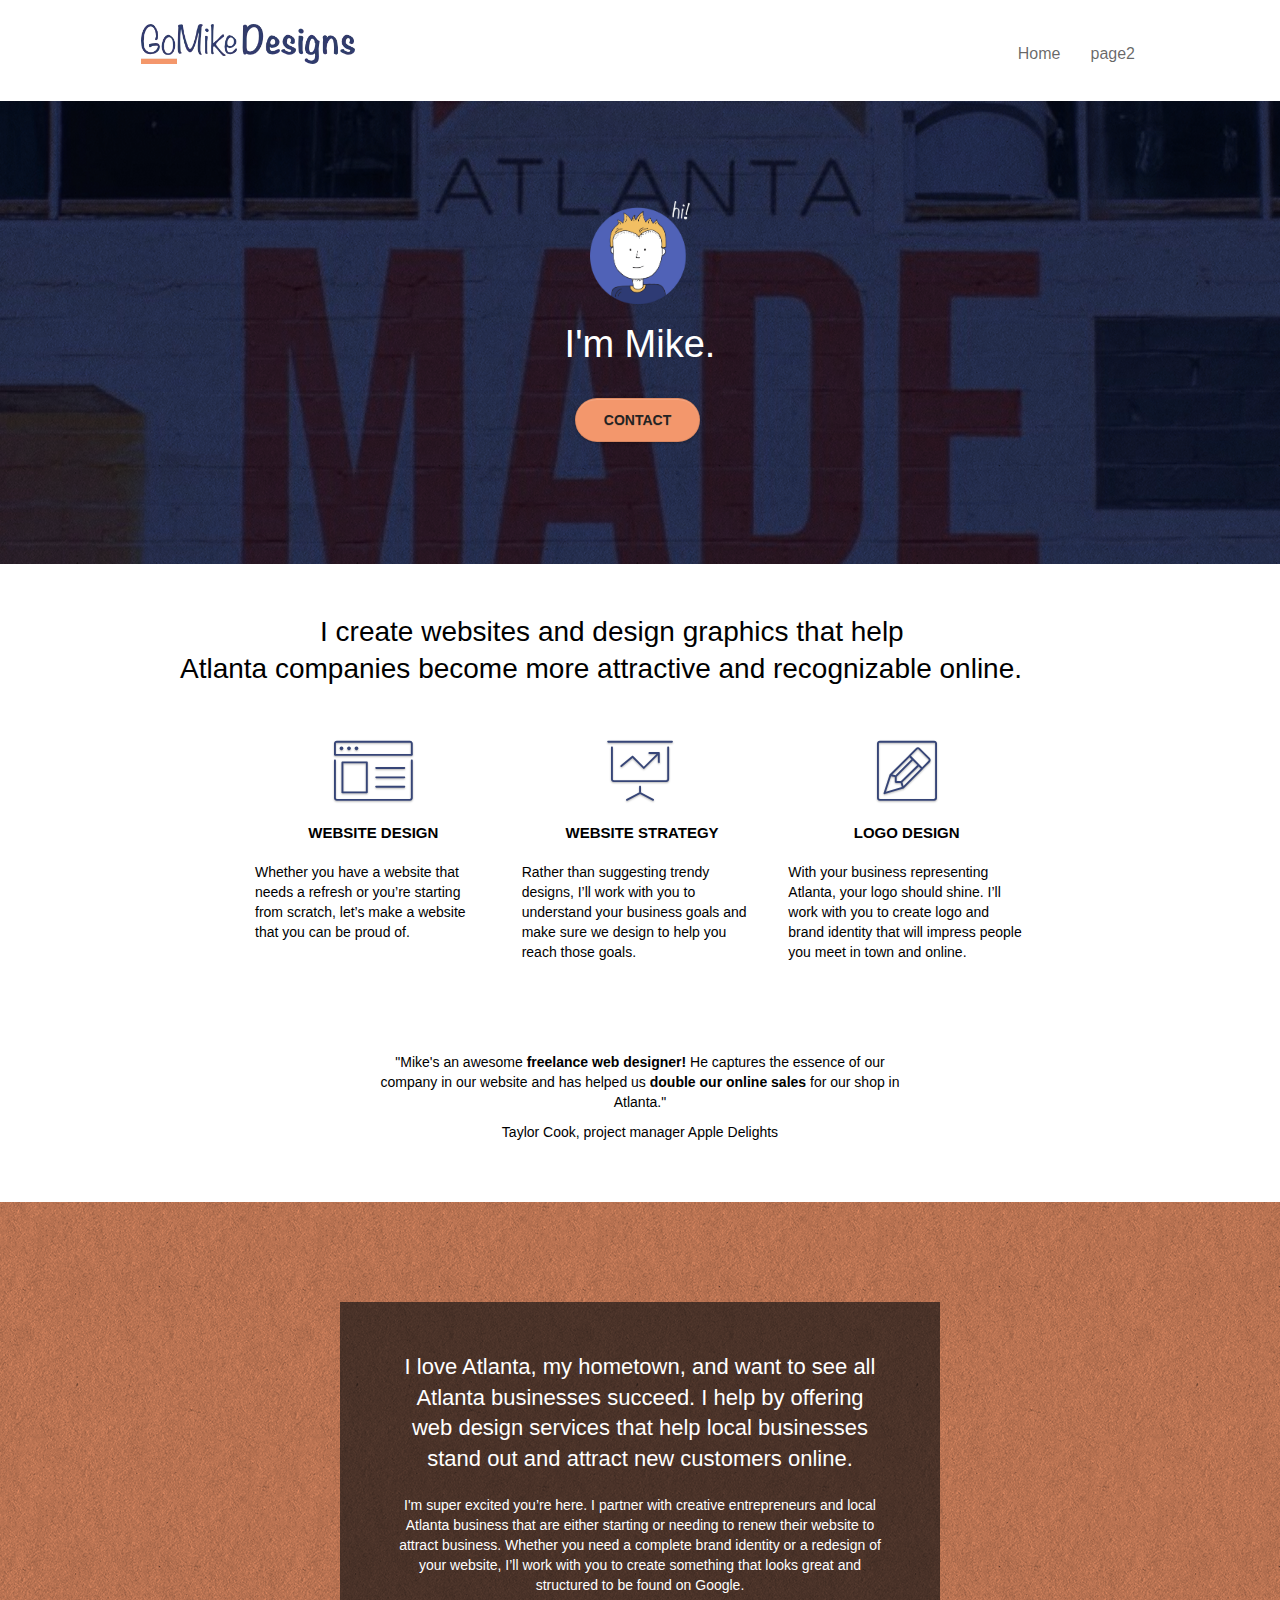
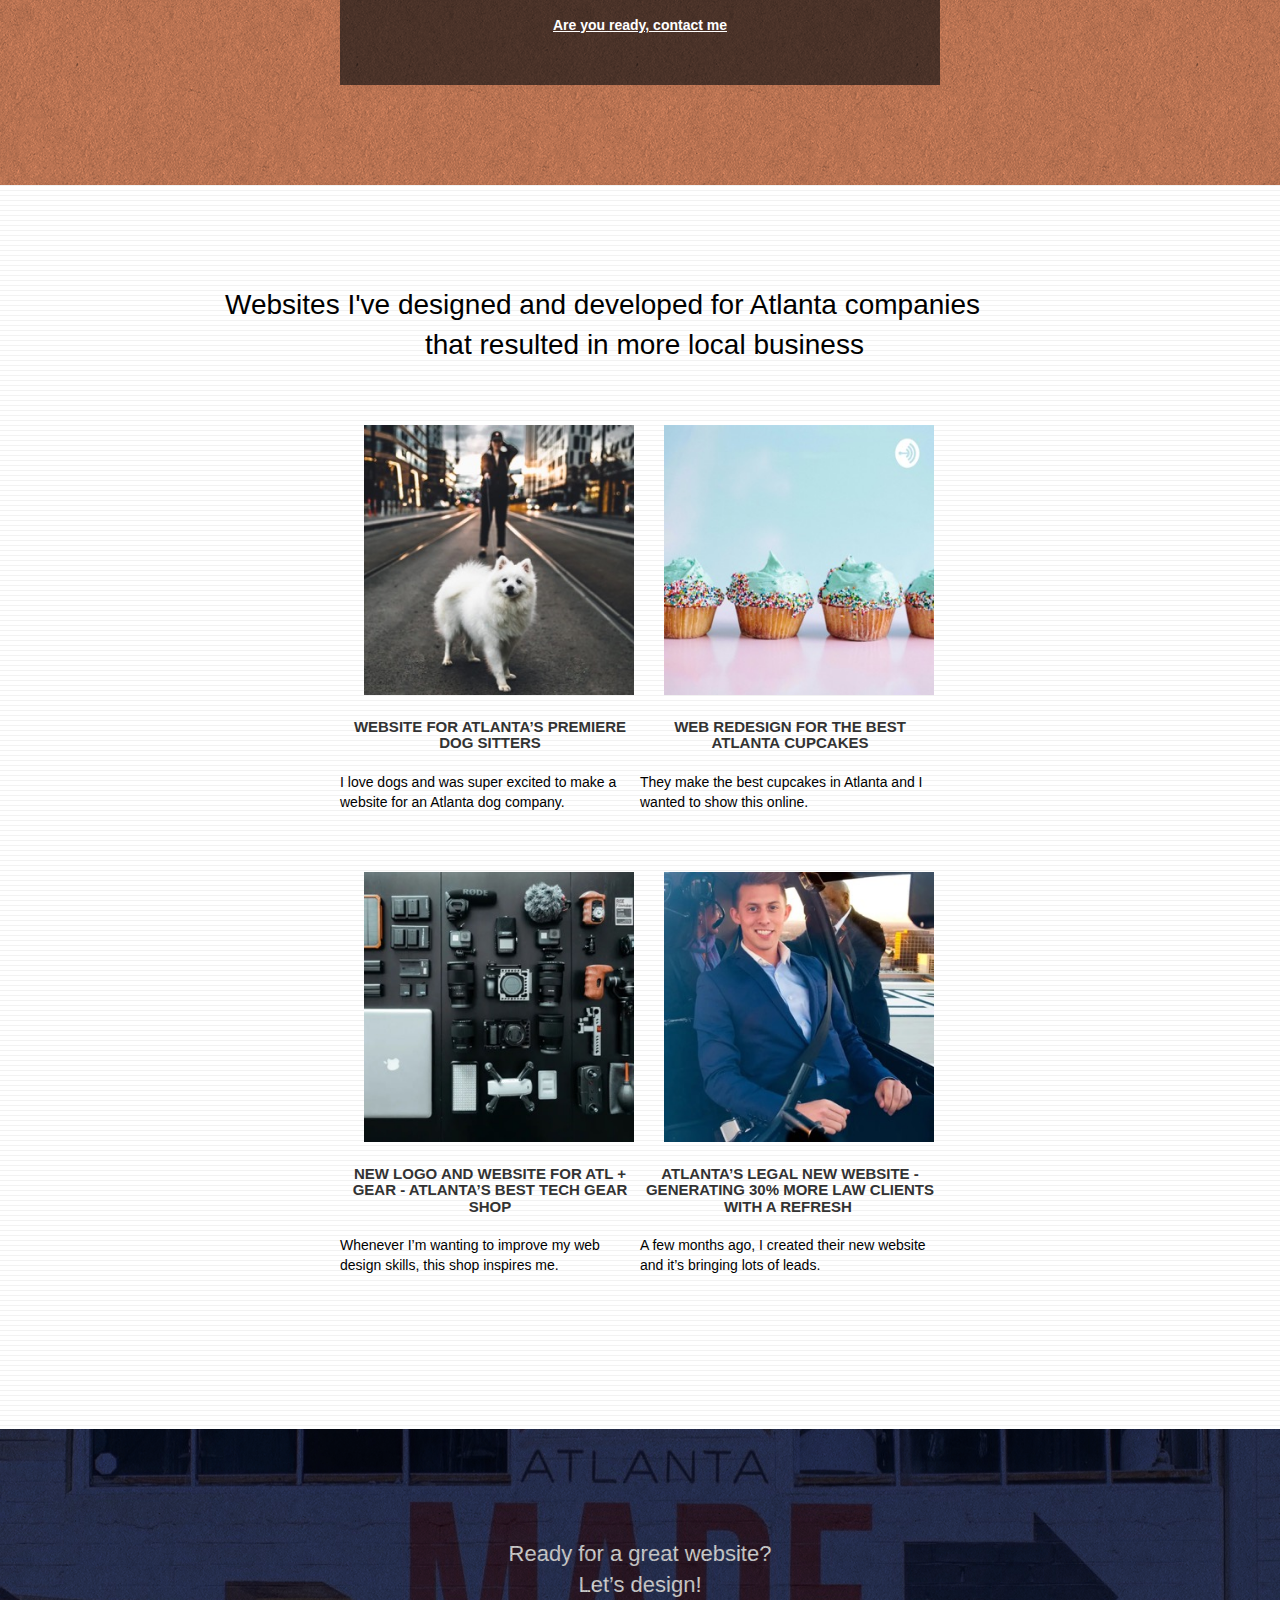
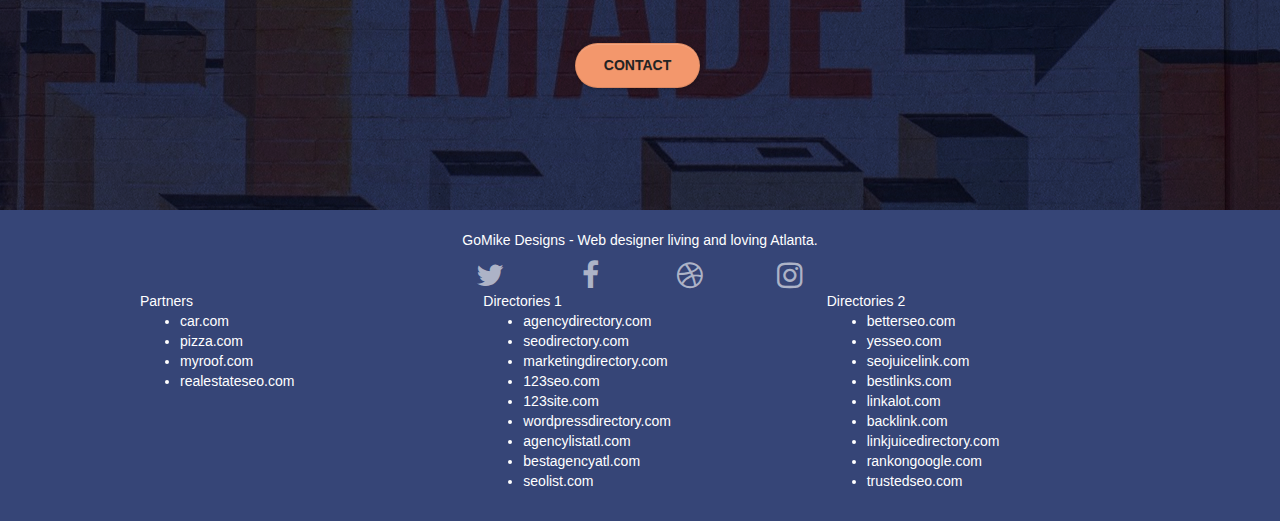
==== index.html @ ce2165c4 "made changes to src" ====
<!DOCTYPE html>
<html lang="en">
  <head>
    <meta charset="utf-8" />
    <meta
      name="keywords"
      content="seo, design agency, atlanta web designer"
    />
    <meta
      name="description"
      content="I'm Mike and your should hire me to build your website"
    />
    <meta
      name="viewport"
      content="width=device-width, initial-scale=1.0, viewport-fit=cover"
    />
    <link rel="shortcut icon" type="image/png" href="favicon.jpg" />

    <link rel="stylesheet" type="text/css" href="./css/bootstrap.css" />
    <link href="style.css" rel="preload" as="style" onload="this.rel='stylesheet'">
    <link rel="stylesheet" type="text/css" href="./css/font-awesome.css" />
    <link rel="stylesheet" type="text/css" href="./css/et-line.css" />

    <script src="./js/jquery-2.1.0.js"></script>
    <script src="./js/bootstrap.js"></script>
    <script src="./js/blocs.js"></script>
    <script src="./js/jquery.touchSwipe.js"></script>
    <script src="./js/gmaps.js"></script>

    <title>GoMikesDesign</title>

<script async src="https://www.googletagmanager.com/gtag/js?id=G-DSHGJ3GSJ5"></script>
<script>
  window.dataLayer = window.dataLayer || [];
  function gtag(){dataLayer.push(arguments);}
  gtag('js', new Date());

  gtag('config', 'G-DSHGJ3GSJ5');
</script>
  </head>
  <body>
    <main>
      <div class="page-container">
        <section class="top_of_page_with_nav">
          <div class="bloc bgc-white l-bloc" id="bloc-0">
            <div class="container bloc-sm">
              <nav class="navbar row">
                <div class="navbar-header">
                  <a class="navbar-brand" href="index.html"
                    ><img
                      src="img/new_compression_photos/atlanta web design logo.webp"
                      alt="design agency"
                      width="214px"
                      height="40"
                    />
                  </a>
                  <button
                    id="nav-toggle"
                    type="button"
                    class="ui-navbar-toggle navbar-toggle"
                    data-toggle="collapse"
                    data-target=".navbar-1"
                  >
                    <span class="sr-only">Toggle navigation</span
                    ><span class="icon-bar"></span><span class="icon-bar"></span
                    ><span class="icon-bar"></span>
                  </button>
                </div>
                <div
                  class="collapse navbar-collapse navbar-1 special-dropdown-nav"
                >
                  <ul class="site-navigation nav navbar-nav">
                    <li>
                      <a href="index.html">Home</a>
                    </li>
                    <li></li>
                    <li>
                      <a href="page2.html">page2</a>
                    </li>
                  </ul>
                </div>
              </nav>
            </div>
          </div>
        </section>

        <section class="intro_to_mike">
          <div
            class="bloc bgc-dark-slate-blue bg-atlanta-20made-20sign d-bloc bloc-bg-texture texture-paper b-parallax"
            id="bloc-1-hero"
          >
            <div class="container bloc-lg">
              <div class="row tight-width-whitespace">
                <div class="col-sm-12">
                  <img
                    src="img/new_compression_photos/atlanta web designer mike.webp"
                    alt="atlanta web designer"
                    width="100px"
                    height="103px"
                    class="center-block image-resize-mode"
                  />
                  <h1 class="text-center hero-bloc-text tc-white">I'm Mike.</h1>
                  <div class="text-center">
                    <a
                      href="page2.html"
                      class="btn btn-lg btn-clean btn-rd cta-hero btn-atomic-tangerine"
                      id="cta-hero"
                      >Contact</a
                    >
                  </div>
                </div>
              </div>
            </div>
        
        </section>

        <section class="website_design_infomation">
          <div class="bloc bgc-white l-bloc" id="bloc-2-services">
            <div class="container bloc-md">
              <div class="photo-to-text">
                <p class="text-to-edit">
                  <span class="moving-words">I create websites and design graphics that help <br> Atlanta</span> companies become more attractive and recognizable online.
                </p>
              </div>
              <div class="row voffset-lg med-width-whitespace">
                <div class="col-sm-4">
                  <div class="text-center">
                    <span
                      class="et-icon-browser sm-shadow icon-dark-slate-blue icons icon-lg"
                    ></span>
                  </div>
                  <h1 class="mg-md text-center service-header">
                    Website Design
                  </h1>
                  <p class="paragraph-center">
                    Whether you have a website that needs a refresh or
                    you&rsquo;re starting from scratch, let&rsquo;s make a
                    website that you can be proud of.
                  </p>
                </div>
                <div class="col-sm-4">
                  <div class="text-center">
                    <span
                      class="et-icon-presentation sm-shadow icon-dark-slate-blue icons icon-lg"
                    ></span>
                  </div>
                  <h1 class="mg-md text-center service-header">
                    &nbsp;Website Strategy
                  </h1>
                  <p class="paragraph-center">
                    Rather than suggesting trendy designs, I&rsquo;ll work with
                    you to understand your business goals and make sure we
                    design to help you reach those goals.<br />
                  </p>
                </div>
                <div class="col-sm-4">
                  <div class="text-center">
                    <span
                      class="et-icon-edit sm-shadow icon-dark-slate-blue icons icon-lg"
                    ></span>
                  </div>
                  <h1 class="mg-md text-center service-header">Logo Design</h1>
                  <p class="paragraph-center">
                    With your business representing Atlanta, your logo should
                    shine. I&rsquo;ll work with you to create logo and brand
                    identity that will impress people you meet in town and
                    online.
                  </p>
                </div>
              </div>
              <div class="row voffset-lg voffset">
                <div class="col-xs-12 col-md-8 col-md-offset-2 text-center">
                  <p> "Mike's an awesome <span class="color-for-word">freelance web designer! </span>He captures the essence of our <br> 
                  company in our website and has helped us <span class="color-for-word"> double our online sales </span> for our shop in <br> Atlanta."</p>
                  <p> Taylor Cook, project manager Apple Delights </p>

                </div>
              </div>
            </div>
          </div>
        </section>

        <section class="what_mike_do">
          <div
            class="bloc tc-white bgc-atomic-tangerine bloc-bg-texture texture-paper b-parallax bg-atlanta-20made-20sign-20orange d-bloc"
            id="bloc-3-what-i-do"
          >
            <div class="container bloc-lg">
              <div class="row tight-width-whitespace black-background">
                <div class="col-sm-12">
                  <h2 class="mg-md text-center tc-white">
                    I love Atlanta, my hometown, and want to see all Atlanta
                    businesses succeed. I help by offering web design services
                    that help local businesses stand out and attract new
                    customers online.<br />
                  </h2>
                  <p class="text-center white">
                    I'm super excited you&rsquo;re here. I partner with creative
                    entrepreneurs and local Atlanta business that are either
                    starting or needing to renew their website to attract
                    business. Whether you need a complete brand identity or a
                    redesign of your website, I&rsquo;ll work with you to create
                    something that looks great and structured to be found on
                    Google.<br /><br /><a
                      class="ltc-white bold-link"
                      href="page2.html"
                      >Are you ready, contact me</a
                    ><br />
                  </p>
                </div>
              </div>
            </div>
          </div>
        </section>

        <section class="portfolio">
          <div
            class="bloc bgc-white bg-lines-h2-bg bg-repeat l-bloc"
            id="bloc-4-portfolio"
          >
            <div class="container bloc-lg">
              <div class="row">
                <div class="photo-to-quote">
                  <p class="quoting">Websites I've designed and developed for Atlanta companies<br> <span class="move-part-of-quote">that resulted in more local business</span></p>
                </div>
              </div>
              <div class="row tight-width-whitespace portfolio-row">
                <div class="col-sm-6">
                  <a
                    href="#"
                    data-lightbox="img/11.jpg"
                    data-gallery-id="gallery-1"
                    data-caption="Website for Atlanta's Premiere dog salon"
                    data-frame="snapshot-lb"
                  >
                    <img
                      class="img-responsive portfolio-thumb"
                      src="img/new_compression_photos/11 Small.jpeg"
                      alt="atlanta web designer"
                      width="270px"
                      height="270px"
                    />
                  </a>
                  <h3 class="mg-md text-center">
                    Website for Atlanta&rsquo;s premiere Dog Sitters
                  </h3>
                  <p class="paragraph-center">
                    I love dogs and was super excited to make a website for an
                    Atlanta dog company.
                  </p>
                </div>
                <div class="col-sm-6">
                  <a
                    href="#"
                    data-lightbox="img/2.jpg"
                    data-gallery-id="gallery-1"
                    data-caption="web redesign for the best cupcakes in Atlanta"
                    data-frame="snapshot-lb"
                  >
                    <img
                      class="img-responsive portfolio-thumb"
                      src="img/new_compression_photos/2 Small.jpeg"
                      alt="atlanta web designer"
                      width="270px"
                      height="270px"
                    />
                  </a>
                  <h3 class="mg-md text-center">
                    Web redesign for the best Atlanta&nbsp;cupcakes
                  </h3>
                  <p class="paragraph-center">
                    They make the best cupcakes in Atlanta and I wanted to show
                    this online.
                  </p>
                </div>
              </div>
              <div class="row tight-width-whitespace portfolio-row">
                <div class="col-sm-6">
                  <a
                    href="#"
                    data-lightbox="img/3.bmp"
                    data-gallery-id="gallery-1"
                    data-caption="New logo and website for Atlanta's best tech gear shop"
                    data-frame="snapshot-lb"
                  >
                    <img
                      class="img-responsive portfolio-thumb"
                      src="img/new_compression_photos/3 Small.jpeg"
                      alt="3.jpg"
                      width="270px"
                      height="270px"
                    />
                  </a>
                  <h3 class="mg-md text-center">
                    New logo and website for Atl + Gear - Atlanta&rsquo;s best
                    tech gear shop
                  </h3>
                  <p class="paragraph-center">
                    Whenever I&rsquo;m wanting to improve my web design skills,
                    this shop inspires me.
                  </p>
                </div>
                <div class="col-sm-6">
                  <a
                    href="#"
                    data-lightbox="img/4.bmp"
                    data-gallery-id="gallery-1"
                    data-caption="atlanta web designer"
                    data-frame="snapshot-lb"
                  >
                    <img
                      class="img-responsive portfolio-thumb"
                      src="img/new_compression_photos/4 Small.jpeg"
                      alt="atlanta web designer"
                      width="270px"
                      height="270px"
                    />
                  </a>
                  <h3 class="mg-md text-center">
                    Atlanta&rsquo;s legal new website - Generating 30% more law
                    clients with a refresh&nbsp;
                  </h3>
                  <p class="paragraph-center">
                    A few months ago, I created their new website and it&rsquo;s
                    bringing lots of leads.
                  </p>
                </div>
              </div>
            </div>
          </div>
        </section>

        <section class="cta">
          <div
            class="bloc bgc-dark-slate-blue bg-atlanta-20made-20sign d-bloc bloc-bg-texture texture-paper"
            id="bloc-5-cta"
          >
            <div class="container bloc-lg">
              <div class="row">
                <h2 class="mg-md text-center tc-white">
                  Ready for a great website? <br />Let&rsquo;s design!
                </h2>
                <div class="col-sm-12 text-center">
                  <a
                    href="page2.html"
                    class="btn btn-atomic-tangerine btn-clean btn-rd btn-lg cta-hero"
                    >Contact</a
                  >
                </div>
              </div>
            </div>
          </div>
        </section>

        <section class="Footer">
          <div class="bloc bgc-dark-slate-blue d-bloc" id="bloc-8">
            <div class="container bloc-sm">
              <div class="row">
                <div class="col-sm-12">
                  <p class="text-center white">
                    GoMike Designs - Web designer living and loving Atlanta.<br />
                  </p>
                  <div class="row row-no-gutters social">
                    <div class="col-sm-3">
                      <div class="text-center">
                        <a
                          class="social"
                          href="index.html"
                          aria-label="link to twitter"
                          ><span class="fa fa-twitter icon-md"></span
                        ></a>
                      </div>
                    </div>
                    <div class="col-sm-3">
                      <div class="text-center">
                        <a
                          class="social"
                          href="index.html"
                          aria-label="link to facebook"
                          ><span class="fa fa-facebook icon-md"></span
                        ></a>
                      </div>
                    </div>
                    <div class="col-sm-3">
                      <div class="text-center">
                        <a
                          class="social"
                          href="index.html"
                          aria-label="link to dribbble"
                          ><span class="fa fa-dribbble icon-md"></span
                        ></a>
                      </div>
                    </div>
                    <div class="col-sm-3">
                      <div class="text-center">
                        <a
                          class="social"
                          href="index.html"
                          aria-label="link to instagram"
                          ><span class="fa fa-instagram icon-md"></span
                        ></a>
                      </div>
                    </div>
                  </div>
                  <div class="row">
                    <div class="col-sm-4">
                      Partners
                      <ul>
                        <li>
                          <a href="car.com" class="list_not_in_order"
                            >car.com</a
                          >
                        </li>
                        <li>
                          <a href="pizza.com" class="list_not_in_order"
                            >pizza.com</a
                          >
                        </li>
                        <li>
                          <a href="myroof.com" class="list_not_in_order"
                            >myroof.com</a
                          >
                        </li>
                        <li>
                          <a href="realestateseo.com" class="list_not_in_order"
                            >realestateseo.com</a
                          >
                        </li>
                      </ul>
                    </div>
                    <div class="col-sm-4">
                      Directories 1
                      <ul>
                        <li>
                          <a
                            href="agencydirectory.com"
                            class="list_not_in_order"
                            >agencydirectory.com</a
                          >
                        </li>
                        <li>
                          <a href="seodirectory.com" class="list_not_in_order"
                            >seodirectory.com</a
                          >
                        </li>
                        <li>
                          <a
                            href="marketingdirectory.com"
                            class="list_not_in_order"
                            >marketingdirectory.com</a
                          >
                        </li>
                        <li>
                          <a href="123seo.com" class="list_not_in_order"
                            >123seo.com</a
                          >
                        </li>
                        <li>
                          <a href="123site.com" class="list_not_in_order"
                            >123site.com</a
                          >
                        </li>
                        <li>
                          <a
                            href="wordpressdirectory.com"
                            class="list_not_in_order"
                            >wordpressdirectory.com</a
                          >
                        </li>
                        <li>
                          <a href="agencylistatl.com" class="list_not_in_order"
                            >agencylistatl.com</a
                          >
                        </li>
                        <li>
                          <a href="bestagencyatl.com" class="list_not_in_order"
                            >bestagencyatl.com</a
                          >
                        </li>
                        <li>
                          <a href="seolist.com" class="list_not_in_order"
                            >seolist.com</a
                          >
                        </li>
                      </ul>
                    </div>
                    <div class="col-sm-4">
                      Directories 2
                      <ul>
                        <li>
                          <a href="betterseo.com" class="list_not_in_order"
                            >betterseo.com</a
                          >
                        </li>
                        <li>
                          <a href="yesseo.com" class="list_not_in_order"
                            >yesseo.com</a
                          >
                        </li>
                        <li>
                          <a href="seojuicelink.com" class="list_not_in_order"
                            >seojuicelink.com</a
                          >
                        </li>
                        <li>
                          <a href="bestlinks.com" class="list_not_in_order"
                            >bestlinks.com</a
                          >
                        </li>
                        <li>
                          <a href="linkalot.com" class="list_not_in_order"
                            >linkalot.com</a
                          >
                        </li>
                        <li>
                          <a href="backlink.com" class="list_not_in_order"
                            >backlink.com</a
                          >
                        </li>
                        <li>
                          <a
                            href="linkjuicedirectory.com"
                            class="list_not_in_order"
                            >linkjuicedirectory.com</a
                          >
                        </li>
                        <li>
                          <a href="rankongoogle.com" class="list_not_in_order"
                            >rankongoogle.com</a
                          >
                        </li>
                        <li>
                          <a href="trustedseo.com" class="list_not_in_order"
                            >trustedseo.com</a
                          >
                        </li>
                      </ul>
                    </div>
                  </div>
                </div>
              </div>
            </div>
          </div>
        </section>
      </div>
    </main>
  </body>
</html>
---- style.css ----
.d-bloc .navbar-toggle .icon-bar,
body {
  background: #fff;
}
.bloc .container,
.row.row-no-gutters > [class*=" col-"],
.row.row-no-gutters > [class^="col-"] {
  padding-right: 0;
  padding-left: 0;
}
.nav-center .navbar-brand img,
body {
  margin: 0;
}
a,
button {
  outline: 0 !important;
}
body {
  padding: 0;
  overflow-x: hidden;
  -webkit-font-smoothing: antialiased;
  -moz-osx-font-smoothing: grayscale;
}
a,
button {
  transition: 0.3s ease-in-out;
}
a:hover {
  text-decoration: none;
  cursor: pointer;
}
.bloc {
  width: 100%;
  clear: both;
  background: 50% 50% / cover no-repeat;
  padding: 0 50px;
  -webkit-background-size: cover;
  -moz-background-size: cover;
  -o-background-size: cover;
  background-size: cover;
  position: relative;
}
.bloc-lg {
  padding: 100px 50px;
}
.bloc-md {
  padding: 50px;
}
.bloc-sm {
  padding: 20px 50px;
}
.bg-center,
.bg-repeat {
  -webkit-background-size: auto !important;
  -moz-background-size: auto !important;
  -o-background-size: auto !important;
  background-size: auto !important;
}
.bg-repeat,
.nav > li a:focus,
.nav > li a:hover {
  background: 0 0;
}
.bloc-bg-texture::before {
  content: "";
  background-size: 2px 2px;
  position: absolute;
  top: 0;
  bottom: 0;
  left: 0;
  right: 0;
}
.texture-paper::before {
  background: url(img/new_compression_photos/texture-paper.webp) 0 0/280px 280px;
}
.nav > li > .dropdown a,
.navbar-toggle:hover {
  background: 0 0 !important;
}
.b-parallax {
  background-attachment: fixed;
}
.d-bloc,
.d-bloc .a-btn:hover,
.d-bloc .navbar a:hover,
.d-bloc .navbar-brand:hover,
.d-bloc a:hover .icon-lg,
.d-bloc a:hover .icon-md,
.d-bloc a:hover .icon-sm,
.d-bloc h1 a:hover,
.d-bloc h2 a:hover,
.d-bloc h3 a:hover,
.d-bloc h4 a:hover,
.d-bloc h5 a:hover,
.d-bloc h6 a:hover,
.d-bloc p a:hover,
.tc-white,
a {
  color: #fff;
}
.l-bloc,
.l-bloc .a-btn:hover,
.l-bloc .navbar a:hover,
.l-bloc .navbar-brand:hover,
.l-bloc a:hover .icon-lg,
.l-bloc a:hover .icon-md,
.l-bloc a:hover .icon-sm,
.l-bloc h1 a:hover,
.l-bloc h2 a:hover,
.l-bloc h3 a:hover,
.l-bloc h4 a:hover,
.l-bloc h5 a:hover,
.l-bloc h6 a:hover,
.l-bloc p a:hover,
p {
  color: #000;
}
.d-bloc button:hover {
  color: rgba(255, 255, 255, 0.9);
}
.d-bloc .a-btn,
.d-bloc .navbar a,
.d-bloc .navbar-brand,
.d-bloc a .icon-lg,
.d-bloc a .icon-md,
.d-bloc a .icon-sm,
.d-bloc h1 a,
.d-bloc h2 a,
.d-bloc h3 a,
.d-bloc h4 a,
.d-bloc h5 a,
.d-bloc h6 a,
.d-bloc p a {
  color: rgba(255, 255, 255, 0.6);
}
.l-bloc button:hover {
  color: rgba(0, 0, 0, 0.7);
}
.l-bloc .a-btn,
.l-bloc .navbar a,
.l-bloc .navbar-brand,
.l-bloc a .icon-lg,
.l-bloc a .icon-md,
.l-bloc a .icon-sm,
.l-bloc h1 a,
.l-bloc h2 a,
.l-bloc h3 a,
.l-bloc h4 a,
.l-bloc h5 a,
.l-bloc h6 a,
.l-bloc p a {
  color: rgba(0, 0, 0, 0.6);
  text-decoration: none;
}
.l-bloc .navbar-toggle .icon-bar {
  color: rgba(0, 0, 0, 0.6);
}
.voffset {
  margin-top: 30px;
}
.voffset-lg {
  margin-top: 80px;
}
.row-no-gutters {
  margin-right: 0;
  margin-left: 0;
  display: flex;
  justify-content: space-evenly;
}
.navbar {
  margin-bottom: 0;
  z-index: 1;
}
.navbar-brand {
  height: auto;
  padding: 3px 15px;
  font-size: 25px;
  font-weight: 600;
  line-height: 44px;
}
.navbar-brand img {
  max-height: 200px;
  margin: 0 5px 0 0;
  display: inline;
}
.navbar-brand img[src$="svg"] {
  min-width: 100px;
}
.navbar .nav {
  padding-top: 2px;
  margin-right: -16px;
  float: right;
  z-index: 1;
}
.nav > li {
  float: left;
  margin-top: 4px;
  font-size: 16px;
}
.navbar-toggle {
  margin: 10px 10px 0 0;
  border: 0;
}
.mg-lg,
.mg-md {
  margin-top: 10px;
}
.navbar-toggle .icon-bar {
  background-color: rgba(0, 0, 0, 0.5);
  width: 26px;
}
@media (min-width: 768px) {
  .site-navigation {
    position: absolute;
    top: 50%;
    right: 20px;
    transform: translate(0, -50%);
    -webkit-transform: translateY(-50%);
  }
  .nav-center {
    text-align: center;
  }
  .nav-center .navbar-header {
    width: 100%;
  }
  .nav-center .nav > li,
  .nav-center .navbar-brand,
  .nav-center .navbar-header {
    float: none;
    display: inline-block;
  }
  .nav-center .site-navigation {
    position: relative;
    width: 100%;
    right: 0;
    margin-right: 0;
    margin-top: 20px;
  }
}
.nav > li > .dropdown a {
  display: block;
  padding: 14px 15px;
}
.mg-md {
  margin-bottom: 20px;
}
.mg-lg {
  margin-bottom: 40px;
}
.btn {
  margin: 0 5px 5px 0;
}
.btn-d,
.btn-d:focus,
.btn-d:hover {
  color: #fff;
  background: rgba(0, 0, 0, 0.3);
}
.btn-rd {
  border-radius: 40px;
}
input {
  width: 100%;
  height: 40px;
}
.btn-clean {
  border: 1px solid rgba(0, 0, 0, 0.08);
  border-bottom-color: rgba(0, 0, 0, 0.1);
  text-shadow: 0 1px 0 rgba(0, 0, 1, 0.1);
  box-shadow: 0 1px 3px rgba(0, 0, 1, 0.25),
    inset 0 1px 0 0 rgba(255, 255, 255, 0.15);
}
.icon-md {
  font-size: 30px !important;
}
.icon-lg {
  font-size: 60px !important;
}
.sm-shadow {
  text-shadow: 0 1px 2px rgba(0, 0, 0, 0.3);
}
.moving-row {
  margin-left: 300px;
}
a[data-lightbox] {
  position: relative;
  display: block;
  text-align: center;
}
a[data-lightbox]:hover::before {
  content: "+";
  font-family: HelveticaNeue-Light, "Helvetica Neue Light", "Helvetica Neue",
    Helvetica, Arial;
  font-size: 32px;
  width: 50px;
  height: 50px;
  margin-left: -25px;
  border-radius: 50%;
  background: rgba(0, 0, 0, 0.6);
  color: #fff;
  font-weight: 100;
  z-index: 1;
  position: absolute;
  top: 50%;
  transform: translateY(-50%);
  -webkit-transform: translateY(-50%);
}
a[data-lightbox]:hover img {
  opacity: 0.6;
  -webkit-animation-fill-mode: none;
  animation-fill-mode: none;
}
.lightbox-caption {
  padding: 20px;
  color: #fff;
  background: rgba(0, 0, 0, 0.5);
  position: absolute;
  left: 15px;
  right: 15px;
  bottom: 5px;
}
.snapshot-lb .lightbox-caption {
  padding: 0;
  color: rgba(0, 0, 0, 0.5);
  background: 0 0;
}
p {
  font-size: 14px;
}
.text-to-edit {
  font-size: 28px;
  margin-bottom: 30px;
  line-height: 130%;
}
.quoting {
  font-size: 28px;
  margin-left: 100px;
}
.move-part-of-quote {
  padding-left: 200px;
  line-height: 140%;
}
.moving-words {
  margin-left: 140px;
}
.photo-to-text {
  margin-left: 40px;
}
.color-for-word {
  font-weight: bolder;
}
.label {
  color: #585858;
}
.btn,
h1,
h2,
h3,
h4,
h5,
h6 {
  font-family: helvetica;
  font-weight: 400;
  color: #e2e2e2;
}
.cta-hero,
h3 {
  font-weight: 700;
}
h3,
h4 {
  color: #333 !important;
}
.cta-hero,
.ltc-white,
.white {
  color: #fff !important;
}
.container {
  max-width: 1000px;
}
.hero-bloc-text {
  font-size: 38px;
}
.tight-width-whitespace {
  max-width: 600px;
  margin: auto;
}
.h1 {
  font-size: 20px;
  font-family: "Open Sans";
}
.cta-hero {
  margin-top: 22px;
  margin-bottom: 22px;
  text-transform: uppercase;
  padding: 12px 28px;
  font-size: 1em;
}
.social {
  max-width: 400px;
  margin: auto;
}
h2 {
  font-size: 22px;
  line-height: 1.4em;
}
.service-header,
h3 {
  font-size: 15px;
  text-transform: uppercase;
}
.med-width-whitespace {
  max-width: 800px;
  margin: auto;
  box-shadow: 0 0 0 #000;
}
.icons {
  margin-bottom: 14px;
  margin-top: 24px;
}
.portfolio-thumb {
  margin-bottom: 24px;
}
.portfolio-row {
  margin-bottom: 44px;
  margin-top: 50px;
}
.black-background {
  background-color: rgba(35, 31, 32, 0.7);
  padding: 40px;
}
.bold-link {
  font-weight: 900;
  text-decoration: underline !important;
}
.service-header {
  font-weight: 700;
}
.bgc-white {
  background-color: #fff;
}
.bgc-dark-slate-blue {
  background-color: #364577;
}
.bgc-atomic-tangerine {
  background-color: #f3976c;
}
.btn-atomic-tangerine {
  background: #f3976c;
  color: #232323 !important;
  text-decoration: none;
}
.btn-atomic-tangerine:hover {
  background: #c27956 !important;
  color: #fff !important;
}
.ltc-white:hover {
  color: #ccc !important;
}
.ltc-atomic-tangerine {
  color: #d54400 !important;
}
.ltc-atomic-tangerine:hover {
  color: #c27956 !important;
}
.icon-dark-slate-blue {
  color: #364577 !important;
  border-color: #364577 !important;
}
.bg-lines-h2-bg {
  background-image: url("img/new_compression_photos/lines-h2-bg.webp");
}
.bg-atlanta-20made-20sign {
  background-image: url("img/new_compression_photos/atlanta\ made\ sign\ Large.jpeg");
}
.bg-atlanta-20made-20sign-20orange {
  background-image: url("img/new_compression_photos/atlanta\ made\ sign\ orange\ Large.jpeg");
}
@media (max-width: 1024px) {
  .bloc {
    padding-left: 20px;
    padding-right: 20px;
  }
}
@media (max-width: 992px) and (min-width: 768px) {
  .navbar .nav {
    max-width: 80%;
  }
  .nav-center.navbar .nav {
    max-width: 100%;
  }
  .moving-words {
    margin-left: 0;
  }
  .quoting {
    font-size: 28px;
    margin-left: 80px;
  }
  .move-part-of-quote {
    padding-left: 0;
    line-height: 0;
  }
  .moving-row {
    margin-left: 180px;
  }
  .col-sm-24 {
    width: 54%;
    margin-left: 0;
  }
  .col-sm-23 {
    width: 60%;
  }
}
@media only screen and (min-device-width: 768px) and (max-device-width: 1024px) and (orientation: landscape) {
  .b-parallax {
    background-attachment: scroll;
  }
}
@media only screen and (min-device-width: 1024px) and (max-device-width: 1366px) and (-webkit-min-device-pixel-ratio: 1.5) {
  .b-parallax {
    background-attachment: scroll;
  }
}
@media (max-width: 991px) {
  .container {
    width: 100%;
  }
  .b-parallax {
    background-attachment: scroll;
  }
  #hero-bloc,
  .page-container {
    overflow-x: hidden;
    position: relative;
  }
  .bloc {
    padding-left: constant(safe-area-inset-left);
    padding-right: constant(safe-area-inset-right);
  }
}
@media (max-width: 767px) {
  .quoting,
  .text-to-edit {
    font-size: 24px;
  }
  .page-container {
    overflow-x: hidden;
    position: relative;
  }
  h1,
  h2,
  h3,
  h4,
  h5,
  h6,
  p {
    padding-left: 10px !important;
    padding-right: 10px !important;
  }
  .photo-to-text {
    margin-left: 24px;
  }
  .photo-to-quote {
    padding-left: 11px;
  }
  .quoting {
    margin-left: 43px;
  }
  .move-part-of-quote {
    padding-left: 0;
    line-height: 0;
  }
  .col-sm-23 {
    margin-left: 26%;
  }
  .col-sm-24,
  .moving-row,
  .moving-words,
  .navbar.row {
    margin-left: 0;
  }
  .cta-hero {
    margin-top: 22px;
    margin-bottom: 22px;
    color: #232323 !important;
    text-transform: uppercase;
    padding: 12px 28px;
    font-size: 1em;
    font-weight: 700;
    width: 64%;
  }
  input {
    width: 63%;
    height: 30px;
    border-radius: 4px;
  }
  .col-sm-24 {
    width: 100%;
  }
  .b-parallax {
    background-attachment: scroll;
  }
  .navbar .nav {
    padding-top: 0;
    border-top: 1px solid rgba(0, 0, 0, 0.2);
    float: none !important;
  }
  .navbar.row {
    margin-right: 0;
  }
  .site-navigation {
    position: inherit;
    transform: none;
    -webkit-transform: none;
    -ms-transform: none;
  }
  .nav > li {
    margin-top: 0;
    border-bottom: 1px solid rgba(0, 0, 0, 0.1);
    background: rgba(0, 0, 0, 0.05);
    text-align: left;
    padding-left: 15px;
    width: 100%;
  }
  .nav > li:hover {
    background: rgba(0, 0, 0, 0.08);
  }
  #hero-bloc .navbar .nav {
    background: rgba(0, 0, 0, 0.8);
  }
  #hero-bloc .navbar .nav a {
    color: rgba(255, 255, 255, 0.6);
  }
  .hero {
    padding: 50px 0;
  }
  .hero-nav {
    left: -1px;
    right: -1px;
  }
  .navbar-collapse {
    padding: 0;
    overflow-x: hidden;
    -webkit-box-shadow: none;
    box-shadow: none;
  }
  .navbar-brand img {
    max-height: 40px;
    width: auto;
  }
  .bloc,
  .bloc-md,
  .bloc-sm {
    padding-left: 0;
    padding-right: 0;
  }
  .bloc-lg {
    padding: 40px 0;
  }
  .a-block {
    padding: 0 10px;
  }
  .voffset {
    margin-top: 5px;
  }
  .voffset-md {
    margin-top: 20px;
  }
  .voffset-lg {
    margin-top: 30px;
  }
}
@media (max-width: 400px) {
  .bloc {
    padding-left: 0;
    padding-right: 0;
  }
  .black-background {
    background-color: rgba(35, 31, 32, 0.7);
    padding: 0;
  }
}
---- css/et-line.css ----
@font-face {
    font-family: et-line;
    src: url(../fonts/et-line.eot);
    src: url(../fonts/et-line.eot?#iefix) format('embedded-opentype'), url(../fonts/et-line.woff) format('woff'), url(../fonts/et-line.ttf) format('truetype'), url(../fonts/et-line.svg#et-line) format('svg');
    font-weight: 400;
    font-style: normal
}

.et-icon-adjustments,
.et-icon-alarmclock,
.et-icon-anchor,
.et-icon-aperture,
.et-icon-attachment,
.et-icon-bargraph,
.et-icon-basket,
.et-icon-beaker,
.et-icon-bike,
.et-icon-book-open,
.et-icon-briefcase,
.et-icon-browser,
.et-icon-calendar,
.et-icon-camera,
.et-icon-caution,
.et-icon-chat,
.et-icon-circle-compass,
.et-icon-clipboard,
.et-icon-clock,
.et-icon-cloud,
.et-icon-compass,
.et-icon-desktop,
.et-icon-dial,
.et-icon-document,
.et-icon-documents,
.et-icon-download,
.et-icon-dribbble,
.et-icon-edit,
.et-icon-envelope,
.et-icon-expand,
.et-icon-facebook,
.et-icon-flag,
.et-icon-focus,
.et-icon-gears,
.et-icon-genius,
.et-icon-gift,
.et-icon-global,
.et-icon-globe,
.et-icon-googleplus,
.et-icon-grid,
.et-icon-happy,
.et-icon-hazardous,
.et-icon-heart,
.et-icon-hotairballoon,
.et-icon-hourglass,
.et-icon-key,
.et-icon-laptop,
.et-icon-layers,
.et-icon-lifesaver,
.et-icon-lightbulb,
.et-icon-linegraph,
.et-icon-linkedin,
.et-icon-lock,
.et-icon-magnifying-glass,
.et-icon-map,
.et-icon-map-pin,
.et-icon-megaphone,
.et-icon-mic,
.et-icon-mobile,
.et-icon-newspaper,
.et-icon-notebook,
.et-icon-paintbrush,
.et-icon-paperclip,
.et-icon-pencil,
.et-icon-phone,
.et-icon-picture,
.et-icon-pictures,
.et-icon-piechart,
.et-icon-presentation,
.et-icon-pricetags,
.et-icon-printer,
.et-icon-profile-female,
.et-icon-profile-male,
.et-icon-puzzle,
.et-icon-quote,
.et-icon-recycle,
.et-icon-refresh,
.et-icon-ribbon,
.et-icon-rss,
.et-icon-sad,
.et-icon-scissors,
.et-icon-scope,
.et-icon-search,
.et-icon-shield,
.et-icon-speedometer,
.et-icon-strategy,
.et-icon-streetsign,
.et-icon-tablet,
.et-icon-target,
.et-icon-telescope,
.et-icon-toolbox,
.et-icon-tools,
.et-icon-tools-2,
.et-icon-trophy,
.et-icon-tumblr,
.et-icon-twitter,
.et-icon-upload,
.et-icon-video,
.et-icon-wallet,
.et-icon-wine {
    font-family: et-line;
    speak: none;
    font-style: normal;
    font-weight: 400;
    font-variant: normal;
    text-transform: none;
    line-height: 1;
    -webkit-font-smoothing: antialiased;
    -moz-osx-font-smoothing: grayscale;
    display: inline-block
}

.et-icon-mobile:before {
    content: "\e000"
}

.et-icon-laptop:before {
    content: "\e001"
}

.et-icon-desktop:before {
    content: "\e002"
}

.et-icon-tablet:before {
    content: "\e003"
}

.et-icon-phone:before {
    content: "\e004"
}

.et-icon-document:before {
    content: "\e005"
}

.et-icon-documents:before {
    content: "\e006"
}

.et-icon-search:before {
    content: "\e007"
}

.et-icon-clipboard:before {
    content: "\e008"
}

.et-icon-newspaper:before {
    content: "\e009"
}

.et-icon-notebook:before {
    content: "\e00a"
}

.et-icon-book-open:before {
    content: "\e00b"
}

.et-icon-browser:before {
    content: "\e00c"
}

.et-icon-calendar:before {
    content: "\e00d"
}

.et-icon-presentation:before {
    content: "\e00e"
}

.et-icon-picture:before {
    content: "\e00f"
}

.et-icon-pictures:before {
    content: "\e010"
}

.et-icon-video:before {
    content: "\e011"
}

.et-icon-camera:before {
    content: "\e012"
}

.et-icon-printer:before {
    content: "\e013"
}

.et-icon-toolbox:before {
    content: "\e014"
}

.et-icon-briefcase:before {
    content: "\e015"
}

.et-icon-wallet:before {
    content: "\e016"
}

.et-icon-gift:before {
    content: "\e017"
}

.et-icon-bargraph:before {
    content: "\e018"
}

.et-icon-grid:before {
    content: "\e019"
}

.et-icon-expand:before {
    content: "\e01a"
}

.et-icon-focus:before {
    content: "\e01b"
}

.et-icon-edit:before {
    content: "\e01c"
}

.et-icon-adjustments:before {
    content: "\e01d"
}

.et-icon-ribbon:before {
    content: "\e01e"
}

.et-icon-hourglass:before {
    content: "\e01f"
}

.et-icon-lock:before {
    content: "\e020"
}

.et-icon-megaphone:before {
    content: "\e021"
}

.et-icon-shield:before {
    content: "\e022"
}

.et-icon-trophy:before {
    content: "\e023"
}

.et-icon-flag:before {
    content: "\e024"
}

.et-icon-map:before {
    content: "\e025"
}

.et-icon-puzzle:before {
    content: "\e026"
}

.et-icon-basket:before {
    content: "\e027"
}

.et-icon-envelope:before {
    content: "\e028"
}

.et-icon-streetsign:before {
    content: "\e029"
}

.et-icon-telescope:before {
    content: "\e02a"
}

.et-icon-gears:before {
    content: "\e02b"
}

.et-icon-key:before {
    content: "\e02c"
}

.et-icon-paperclip:before {
    content: "\e02d"
}

.et-icon-attachment:before {
    content: "\e02e"
}

.et-icon-pricetags:before {
    content: "\e02f"
}

.et-icon-lightbulb:before {
    content: "\e030"
}

.et-icon-layers:before {
    content: "\e031"
}

.et-icon-pencil:before {
    content: "\e032"
}

.et-icon-tools:before {
    content: "\e033"
}

.et-icon-tools-2:before {
    content: "\e034"
}

.et-icon-scissors:before {
    content: "\e035"
}

.et-icon-paintbrush:before {
    content: "\e036"
}

.et-icon-magnifying-glass:before {
    content: "\e037"
}

.et-icon-circle-compass:before {
    content: "\e038"
}

.et-icon-linegraph:before {
    content: "\e039"
}

.et-icon-mic:before {
    content: "\e03a"
}

.et-icon-strategy:before {
    content: "\e03b"
}

.et-icon-beaker:before {
    content: "\e03c"
}

.et-icon-caution:before {
    content: "\e03d"
}

.et-icon-recycle:before {
    content: "\e03e"
}

.et-icon-anchor:before {
    content: "\e03f"
}

.et-icon-profile-male:before {
    content: "\e040"
}

.et-icon-profile-female:before {
    content: "\e041"
}

.et-icon-bike:before {
    content: "\e042"
}

.et-icon-wine:before {
    content: "\e043"
}

.et-icon-hotairballoon:before {
    content: "\e044"
}

.et-icon-globe:before {
    content: "\e045"
}

.et-icon-genius:before {
    content: "\e046"
}

.et-icon-map-pin:before {
    content: "\e047"
}

.et-icon-dial:before {
    content: "\e048"
}

.et-icon-chat:before {
    content: "\e049"
}

.et-icon-heart:before {
    content: "\e04a"
}

.et-icon-cloud:before {
    content: "\e04b"
}

.et-icon-upload:before {
    content: "\e04c"
}

.et-icon-download:before {
    content: "\e04d"
}

.et-icon-target:before {
    content: "\e04e"
}

.et-icon-hazardous:before {
    content: "\e04f"
}

.et-icon-piechart:before {
    content: "\e050"
}

.et-icon-speedometer:before {
    content: "\e051"
}

.et-icon-global:before {
    content: "\e052"
}

.et-icon-compass:before {
    content: "\e053"
}

.et-icon-lifesaver:before {
    content: "\e054"
}

.et-icon-clock:before {
    content: "\e055"
}

.et-icon-aperture:before {
    content: "\e056"
}

.et-icon-quote:before {
    content: "\e057"
}

.et-icon-scope:before {
    content: "\e058"
}

.et-icon-alarmclock:before {
    content: "\e059"
}

.et-icon-refresh:before {
    content: "\e05a"
}

.et-icon-happy:before {
    content: "\e05b"
}

.et-icon-sad:before {
    content: "\e05c"
}

.et-icon-facebook:before {
    content: "\e05d"
}

.et-icon-twitter:before {
    content: "\e05e"
}

.et-icon-googleplus:before {
    content: "\e05f"
}

.et-icon-rss:before {
    content: "\e060"
}

.et-icon-tumblr:before {
    content: "\e061"
}

.et-icon-linkedin:before {
    content: "\e062"
}

.et-icon-dribbble:before {
    content: "\e063"
}
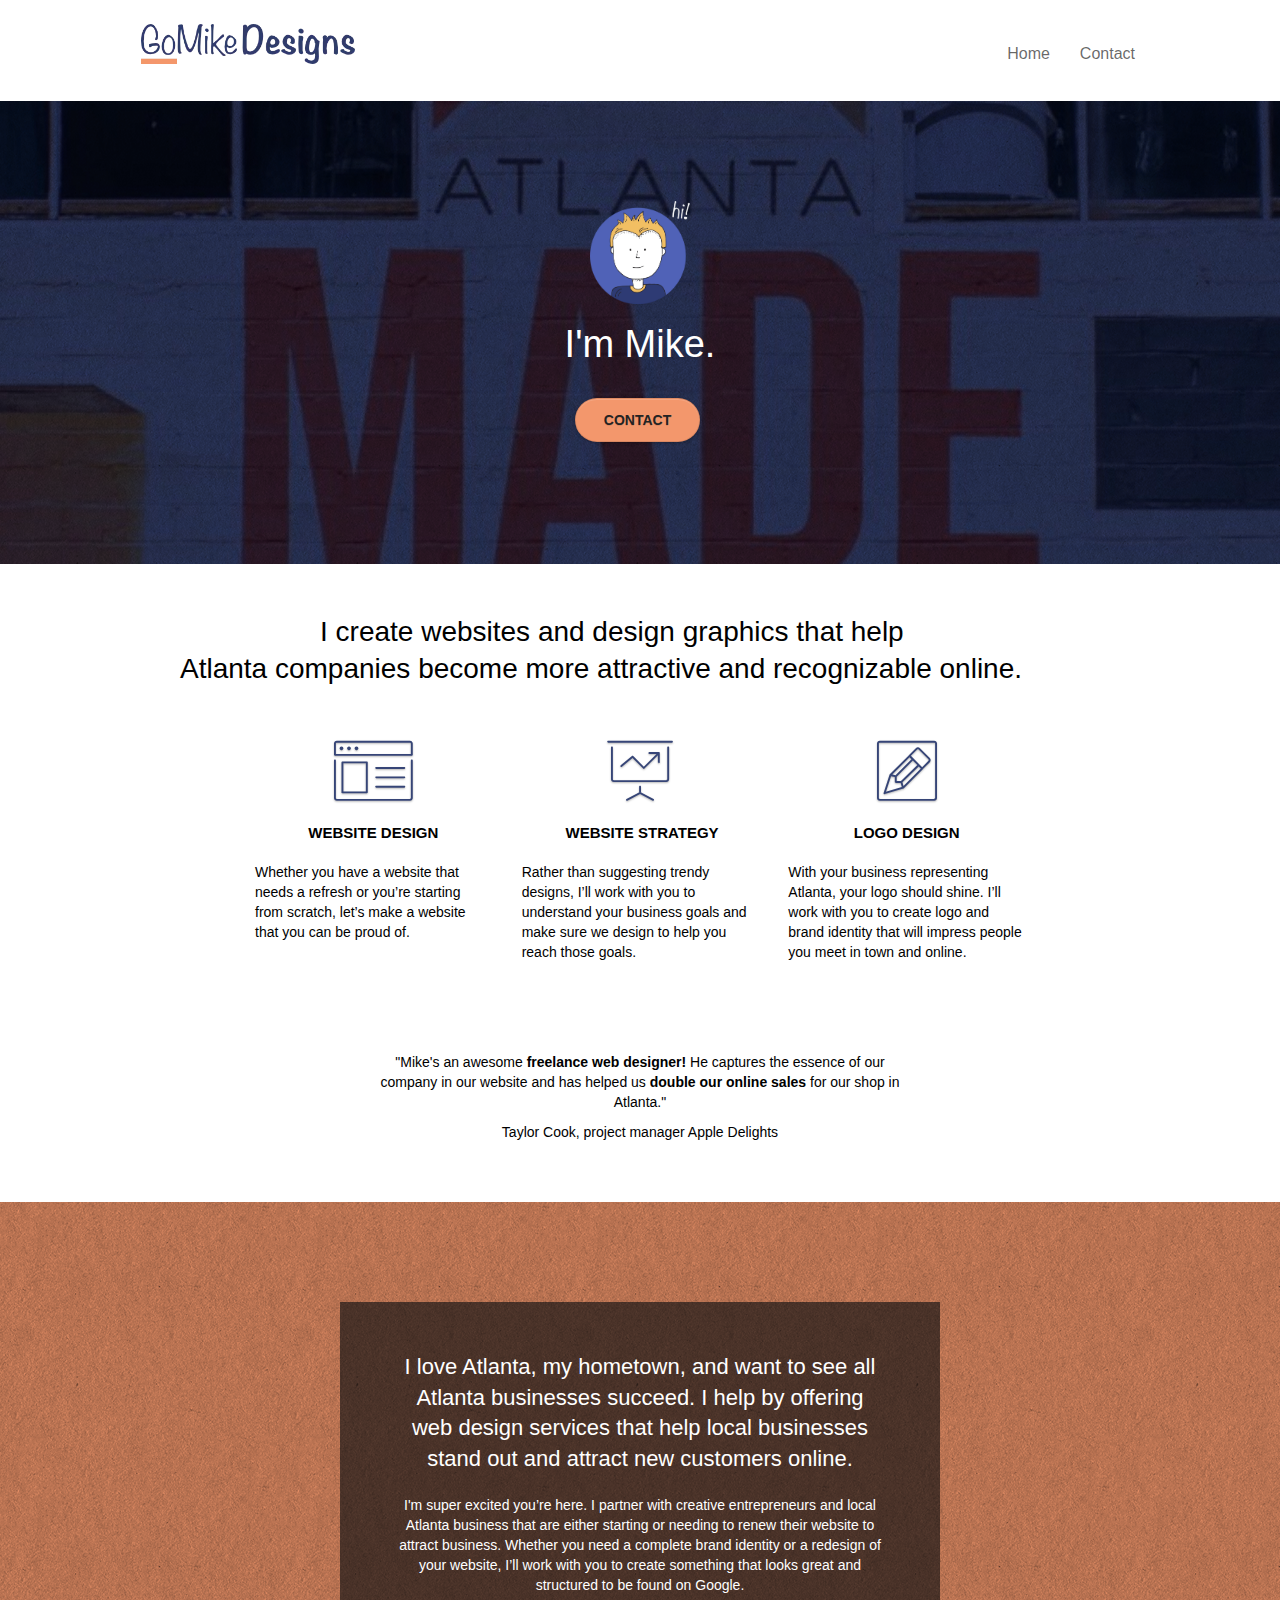
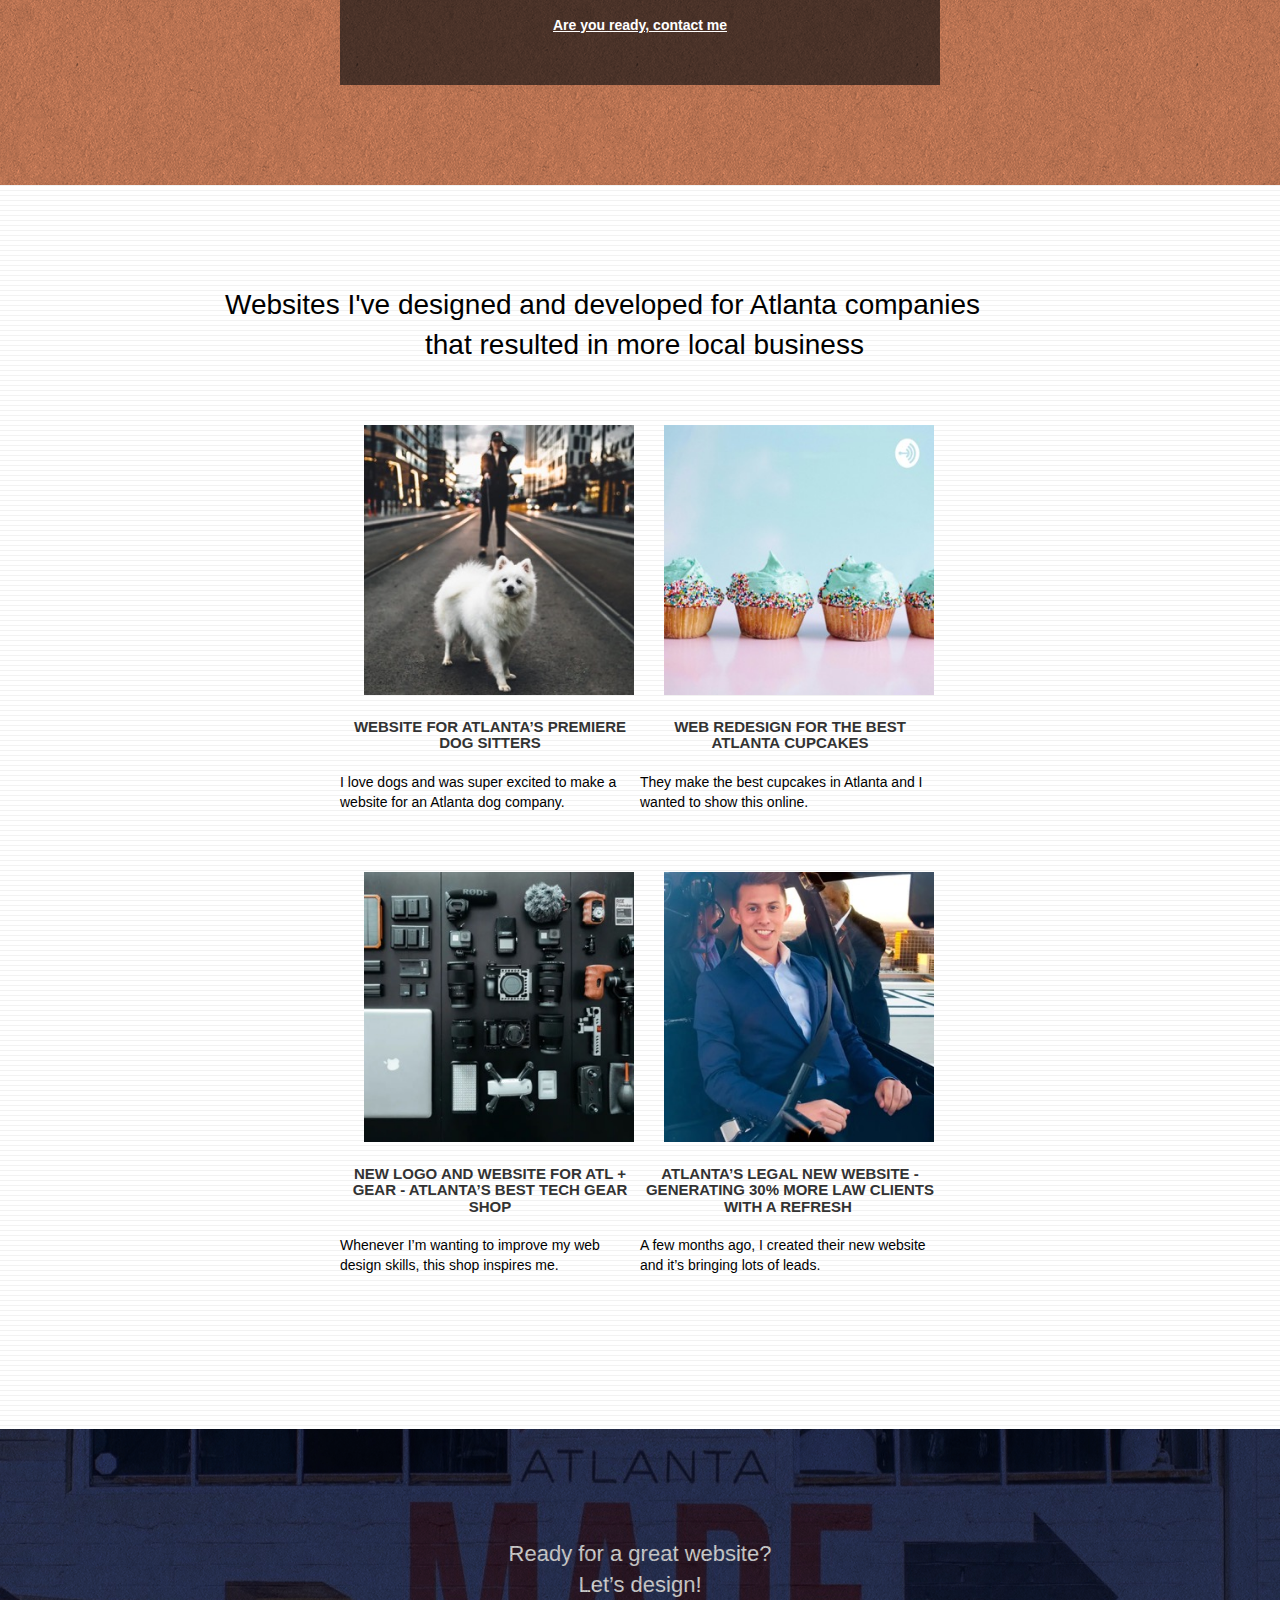
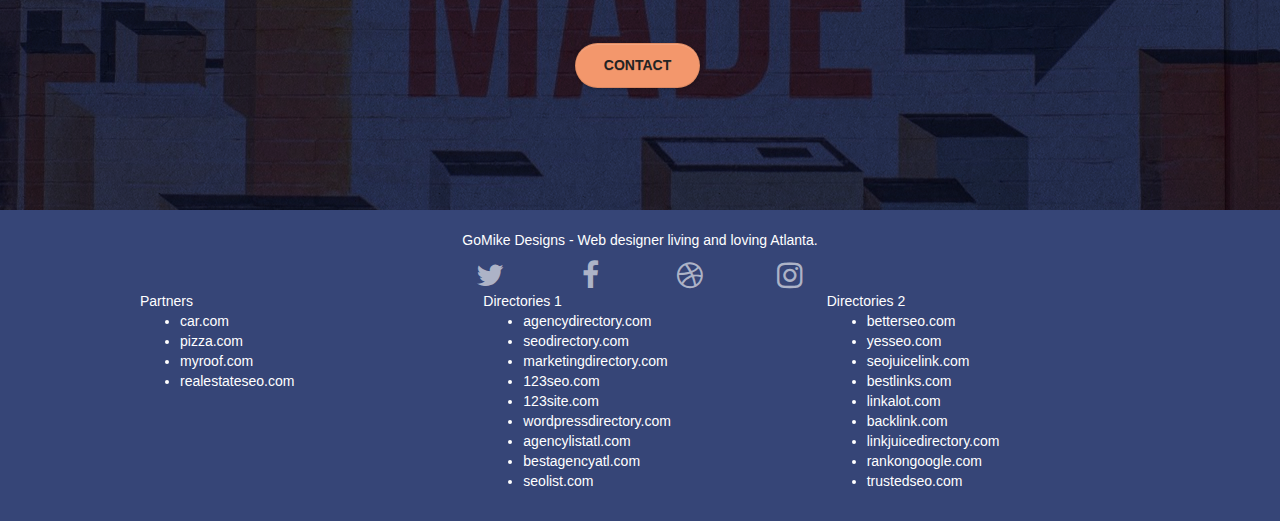
==== commit 60225664: "made changes to the page2 by renaming it to contact" ====
--- a/index.html
+++ b/index.html
@@ -75,7 +75,7 @@
                     </li>
                     <li></li>
                     <li>
-                      <a href="page2.html">page2</a>
+                      <a href="page2.html">Contact</a>
                     </li>
                   </ul>
                 </div>
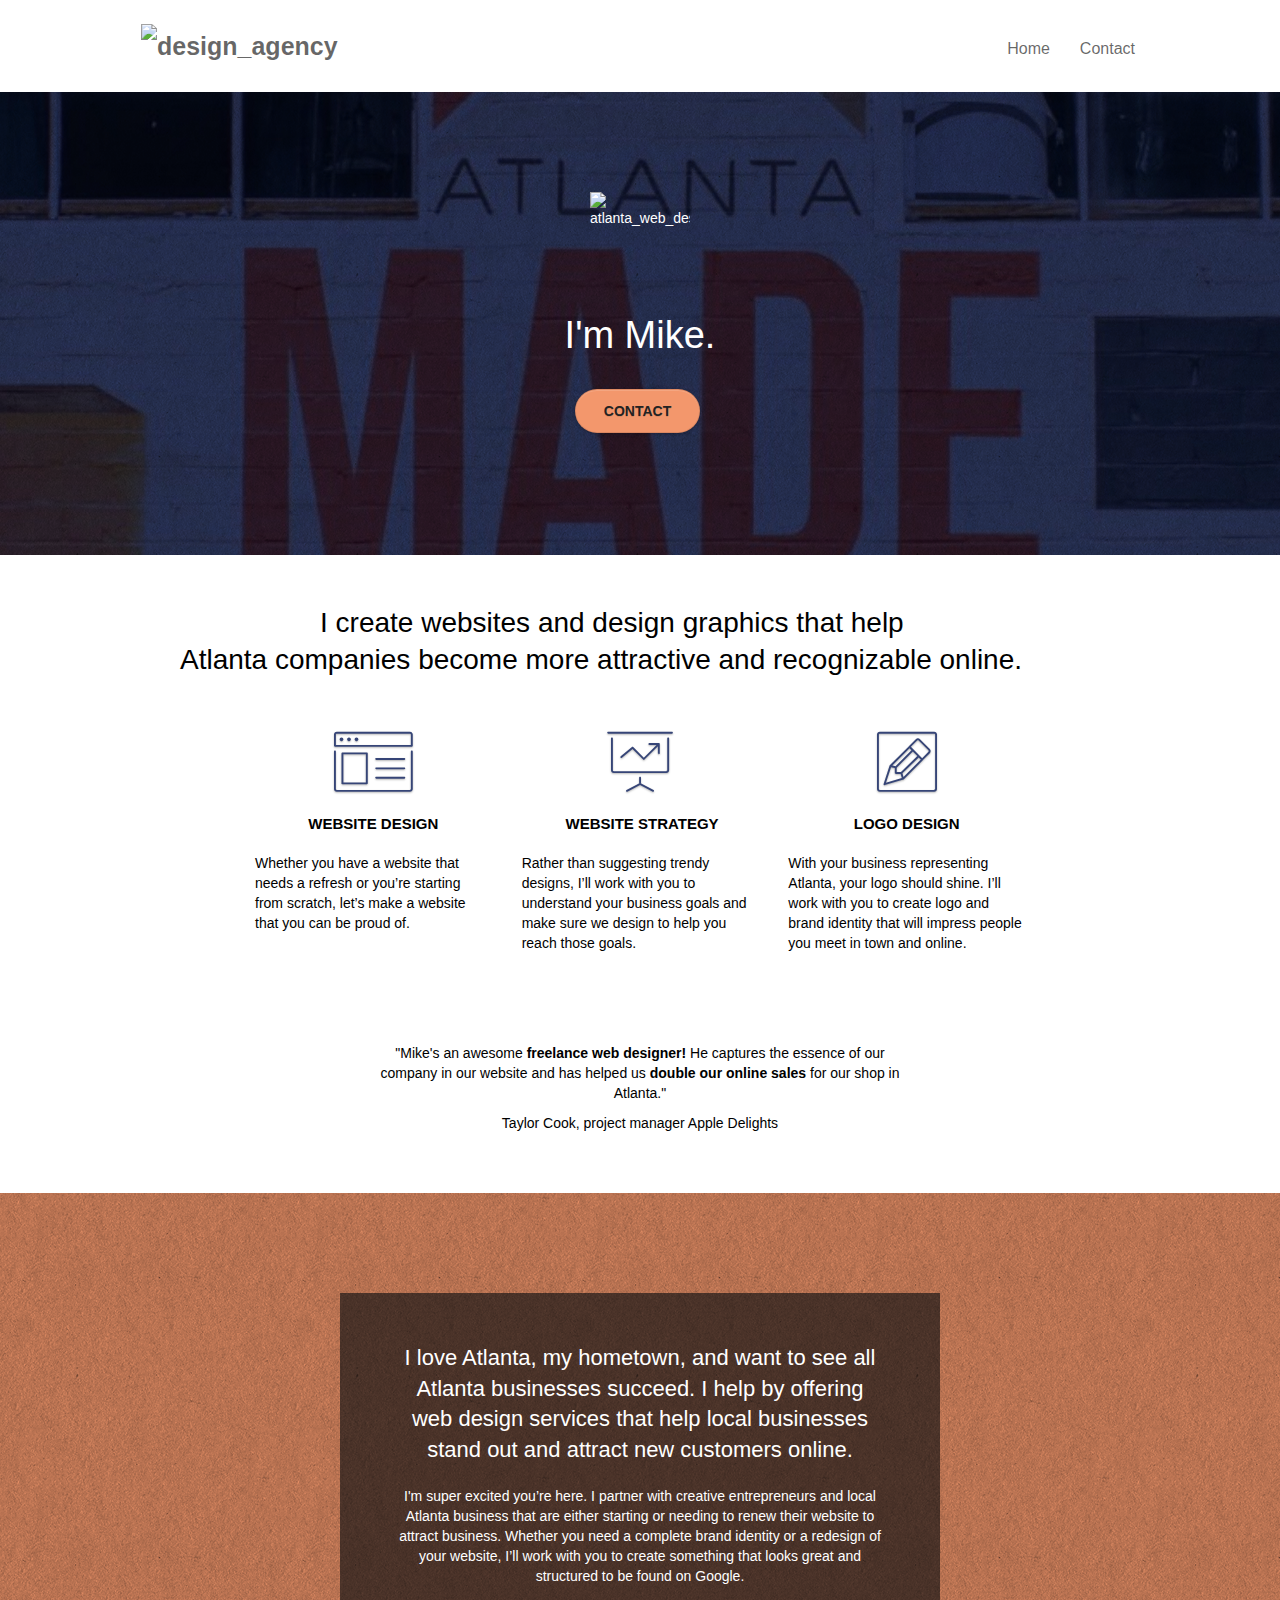
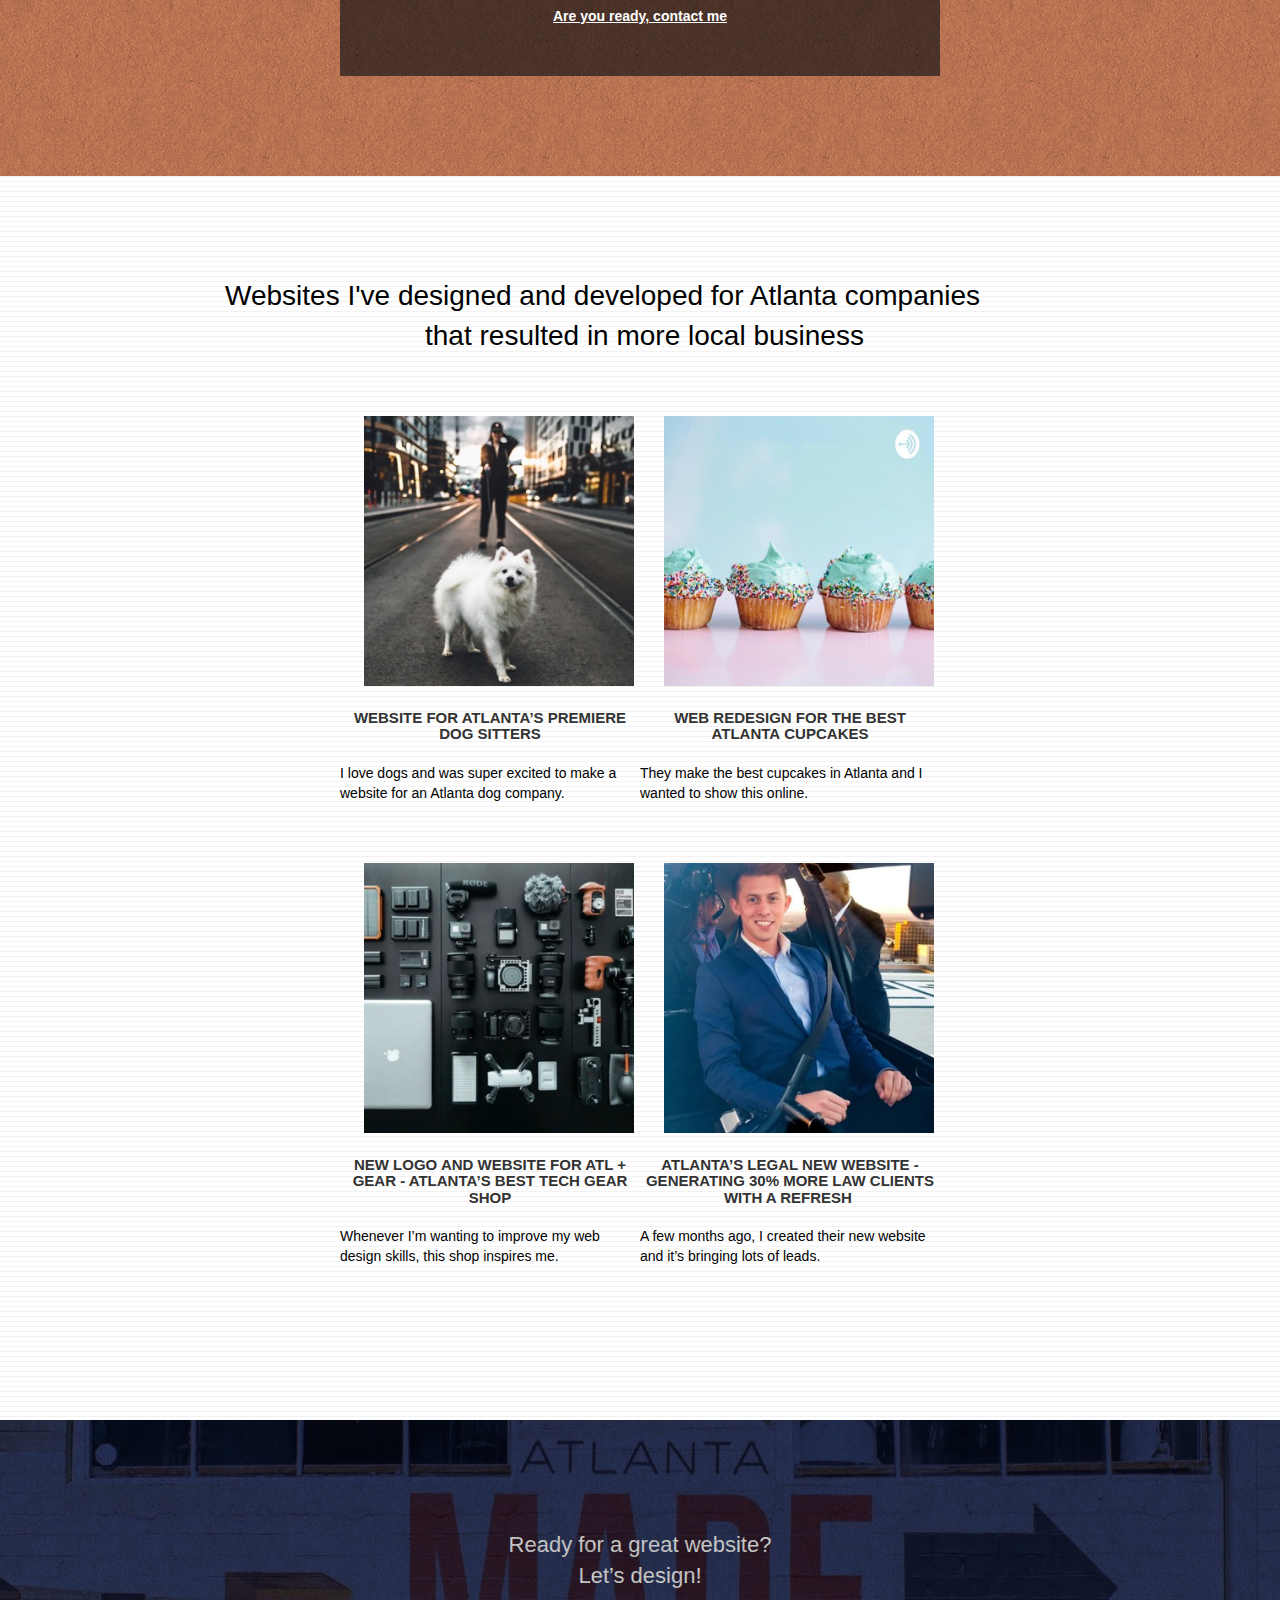
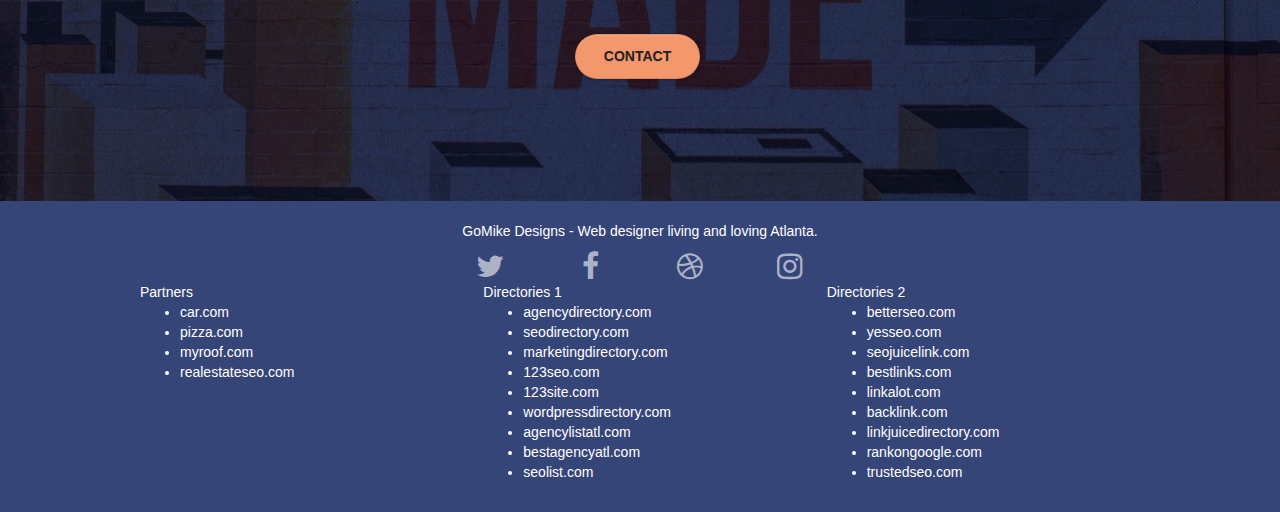
==== commit ca7088db: "changes photos to not have spaces" ====
--- a/index.html
+++ b/index.html
@@ -1,548 +1,407 @@
 <!DOCTYPE html>
 <html lang="en">
-  <head>
-    <meta charset="utf-8" />
-    <meta
-      name="keywords"
-      content="seo, design agency, atlanta web designer"
-    />
-    <meta
-      name="description"
-      content="I'm Mike and your should hire me to build your website"
-    />
-    <meta
-      name="viewport"
-      content="width=device-width, initial-scale=1.0, viewport-fit=cover"
-    />
-    <link rel="shortcut icon" type="image/png" href="favicon.jpg" />
-
-    <link rel="stylesheet" type="text/css" href="./css/bootstrap.css" />
-    <link href="style.css" rel="preload" as="style" onload="this.rel='stylesheet'">
-    <link rel="stylesheet" type="text/css" href="./css/font-awesome.css" />
-    <link rel="stylesheet" type="text/css" href="./css/et-line.css" />
-
-    <script src="./js/jquery-2.1.0.js"></script>
-    <script src="./js/bootstrap.js"></script>
-    <script src="./js/blocs.js"></script>
-    <script src="./js/jquery.touchSwipe.js"></script>
-    <script src="./js/gmaps.js"></script>
-
-    <title>GoMikesDesign</title>
-
-<script async src="https://www.googletagmanager.com/gtag/js?id=G-DSHGJ3GSJ5"></script>
-<script>
-  window.dataLayer = window.dataLayer || [];
-  function gtag(){dataLayer.push(arguments);}
-  gtag('js', new Date());
-
-  gtag('config', 'G-DSHGJ3GSJ5');
-</script>
-  </head>
-  <body>
-    <main>
-      <div class="page-container">
-        <section class="top_of_page_with_nav">
-          <div class="bloc bgc-white l-bloc" id="bloc-0">
-            <div class="container bloc-sm">
-              <nav class="navbar row">
-                <div class="navbar-header">
-                  <a class="navbar-brand" href="index.html"
-                    ><img
-                      src="img/new_compression_photos/atlanta web design logo.webp"
-                      alt="design agency"
-                      width="214px"
-                      height="40"
-                    />
-                  </a>
-                  <button
-                    id="nav-toggle"
-                    type="button"
-                    class="ui-navbar-toggle navbar-toggle"
-                    data-toggle="collapse"
-                    data-target=".navbar-1"
-                  >
-                    <span class="sr-only">Toggle navigation</span
-                    ><span class="icon-bar"></span><span class="icon-bar"></span
-                    ><span class="icon-bar"></span>
-                  </button>
-                </div>
-                <div
-                  class="collapse navbar-collapse navbar-1 special-dropdown-nav"
-                >
-                  <ul class="site-navigation nav navbar-nav">
-                    <li>
-                      <a href="index.html">Home</a>
-                    </li>
-                    <li></li>
-                    <li>
-                      <a href="page2.html">Contact</a>
-                    </li>
-                  </ul>
-                </div>
-              </nav>
-            </div>
-          </div>
-        </section>
-
-        <section class="intro_to_mike">
-          <div
-            class="bloc bgc-dark-slate-blue bg-atlanta-20made-20sign d-bloc bloc-bg-texture texture-paper b-parallax"
-            id="bloc-1-hero"
-          >
-            <div class="container bloc-lg">
-              <div class="row tight-width-whitespace">
-                <div class="col-sm-12">
-                  <img
-                    src="img/new_compression_photos/atlanta web designer mike.webp"
-                    alt="atlanta web designer"
-                    width="100px"
-                    height="103px"
-                    class="center-block image-resize-mode"
-                  />
-                  <h1 class="text-center hero-bloc-text tc-white">I'm Mike.</h1>
-                  <div class="text-center">
-                    <a
-                      href="page2.html"
-                      class="btn btn-lg btn-clean btn-rd cta-hero btn-atomic-tangerine"
-                      id="cta-hero"
-                      >Contact</a
-                    >
-                  </div>
-                </div>
-              </div>
-            </div>
-        
-        </section>
-
-        <section class="website_design_infomation">
-          <div class="bloc bgc-white l-bloc" id="bloc-2-services">
-            <div class="container bloc-md">
-              <div class="photo-to-text">
-                <p class="text-to-edit">
-                  <span class="moving-words">I create websites and design graphics that help <br> Atlanta</span> companies become more attractive and recognizable online.
-                </p>
-              </div>
-              <div class="row voffset-lg med-width-whitespace">
-                <div class="col-sm-4">
-                  <div class="text-center">
-                    <span
-                      class="et-icon-browser sm-shadow icon-dark-slate-blue icons icon-lg"
-                    ></span>
-                  </div>
-                  <h1 class="mg-md text-center service-header">
-                    Website Design
-                  </h1>
-                  <p class="paragraph-center">
-                    Whether you have a website that needs a refresh or
-                    you&rsquo;re starting from scratch, let&rsquo;s make a
-                    website that you can be proud of.
-                  </p>
-                </div>
-                <div class="col-sm-4">
-                  <div class="text-center">
-                    <span
-                      class="et-icon-presentation sm-shadow icon-dark-slate-blue icons icon-lg"
-                    ></span>
-                  </div>
-                  <h1 class="mg-md text-center service-header">
-                    &nbsp;Website Strategy
-                  </h1>
-                  <p class="paragraph-center">
-                    Rather than suggesting trendy designs, I&rsquo;ll work with
-                    you to understand your business goals and make sure we
-                    design to help you reach those goals.<br />
-                  </p>
-                </div>
-                <div class="col-sm-4">
-                  <div class="text-center">
-                    <span
-                      class="et-icon-edit sm-shadow icon-dark-slate-blue icons icon-lg"
-                    ></span>
-                  </div>
-                  <h1 class="mg-md text-center service-header">Logo Design</h1>
-                  <p class="paragraph-center">
-                    With your business representing Atlanta, your logo should
-                    shine. I&rsquo;ll work with you to create logo and brand
-                    identity that will impress people you meet in town and
-                    online.
-                  </p>
-                </div>
-              </div>
-              <div class="row voffset-lg voffset">
-                <div class="col-xs-12 col-md-8 col-md-offset-2 text-center">
-                  <p> "Mike's an awesome <span class="color-for-word">freelance web designer! </span>He captures the essence of our <br> 
-                  company in our website and has helped us <span class="color-for-word"> double our online sales </span> for our shop in <br> Atlanta."</p>
-                  <p> Taylor Cook, project manager Apple Delights </p>
-
-                </div>
-              </div>
-            </div>
-          </div>
-        </section>
-
-        <section class="what_mike_do">
-          <div
-            class="bloc tc-white bgc-atomic-tangerine bloc-bg-texture texture-paper b-parallax bg-atlanta-20made-20sign-20orange d-bloc"
-            id="bloc-3-what-i-do"
-          >
-            <div class="container bloc-lg">
-              <div class="row tight-width-whitespace black-background">
-                <div class="col-sm-12">
-                  <h2 class="mg-md text-center tc-white">
-                    I love Atlanta, my hometown, and want to see all Atlanta
-                    businesses succeed. I help by offering web design services
-                    that help local businesses stand out and attract new
-                    customers online.<br />
-                  </h2>
-                  <p class="text-center white">
-                    I'm super excited you&rsquo;re here. I partner with creative
-                    entrepreneurs and local Atlanta business that are either
-                    starting or needing to renew their website to attract
-                    business. Whether you need a complete brand identity or a
-                    redesign of your website, I&rsquo;ll work with you to create
-                    something that looks great and structured to be found on
-                    Google.<br /><br /><a
-                      class="ltc-white bold-link"
-                      href="page2.html"
-                      >Are you ready, contact me</a
-                    ><br />
-                  </p>
-                </div>
-              </div>
-            </div>
-          </div>
-        </section>
-
-        <section class="portfolio">
-          <div
-            class="bloc bgc-white bg-lines-h2-bg bg-repeat l-bloc"
-            id="bloc-4-portfolio"
-          >
-            <div class="container bloc-lg">
-              <div class="row">
-                <div class="photo-to-quote">
-                  <p class="quoting">Websites I've designed and developed for Atlanta companies<br> <span class="move-part-of-quote">that resulted in more local business</span></p>
-                </div>
-              </div>
-              <div class="row tight-width-whitespace portfolio-row">
-                <div class="col-sm-6">
-                  <a
-                    href="#"
-                    data-lightbox="img/11.jpg"
-                    data-gallery-id="gallery-1"
-                    data-caption="Website for Atlanta's Premiere dog salon"
-                    data-frame="snapshot-lb"
-                  >
-                    <img
-                      class="img-responsive portfolio-thumb"
-                      src="img/new_compression_photos/11 Small.jpeg"
-                      alt="atlanta web designer"
-                      width="270px"
-                      height="270px"
-                    />
-                  </a>
-                  <h3 class="mg-md text-center">
-                    Website for Atlanta&rsquo;s premiere Dog Sitters
-                  </h3>
-                  <p class="paragraph-center">
-                    I love dogs and was super excited to make a website for an
-                    Atlanta dog company.
-                  </p>
-                </div>
-                <div class="col-sm-6">
-                  <a
-                    href="#"
-                    data-lightbox="img/2.jpg"
-                    data-gallery-id="gallery-1"
-                    data-caption="web redesign for the best cupcakes in Atlanta"
-                    data-frame="snapshot-lb"
-                  >
-                    <img
-                      class="img-responsive portfolio-thumb"
-                      src="img/new_compression_photos/2 Small.jpeg"
-                      alt="atlanta web designer"
-                      width="270px"
-                      height="270px"
-                    />
-                  </a>
-                  <h3 class="mg-md text-center">
-                    Web redesign for the best Atlanta&nbsp;cupcakes
-                  </h3>
-                  <p class="paragraph-center">
-                    They make the best cupcakes in Atlanta and I wanted to show
-                    this online.
-                  </p>
-                </div>
-              </div>
-              <div class="row tight-width-whitespace portfolio-row">
-                <div class="col-sm-6">
-                  <a
-                    href="#"
-                    data-lightbox="img/3.bmp"
-                    data-gallery-id="gallery-1"
-                    data-caption="New logo and website for Atlanta's best tech gear shop"
-                    data-frame="snapshot-lb"
-                  >
-                    <img
-                      class="img-responsive portfolio-thumb"
-                      src="img/new_compression_photos/3 Small.jpeg"
-                      alt="3.jpg"
-                      width="270px"
-                      height="270px"
-                    />
-                  </a>
-                  <h3 class="mg-md text-center">
-                    New logo and website for Atl + Gear - Atlanta&rsquo;s best
-                    tech gear shop
-                  </h3>
-                  <p class="paragraph-center">
-                    Whenever I&rsquo;m wanting to improve my web design skills,
-                    this shop inspires me.
-                  </p>
-                </div>
-                <div class="col-sm-6">
-                  <a
-                    href="#"
-                    data-lightbox="img/4.bmp"
-                    data-gallery-id="gallery-1"
-                    data-caption="atlanta web designer"
-                    data-frame="snapshot-lb"
-                  >
-                    <img
-                      class="img-responsive portfolio-thumb"
-                      src="img/new_compression_photos/4 Small.jpeg"
-                      alt="atlanta web designer"
-                      width="270px"
-                      height="270px"
-                    />
-                  </a>
-                  <h3 class="mg-md text-center">
-                    Atlanta&rsquo;s legal new website - Generating 30% more law
-                    clients with a refresh&nbsp;
-                  </h3>
-                  <p class="paragraph-center">
-                    A few months ago, I created their new website and it&rsquo;s
-                    bringing lots of leads.
-                  </p>
-                </div>
-              </div>
-            </div>
-          </div>
-        </section>
-
-        <section class="cta">
-          <div
-            class="bloc bgc-dark-slate-blue bg-atlanta-20made-20sign d-bloc bloc-bg-texture texture-paper"
-            id="bloc-5-cta"
-          >
-            <div class="container bloc-lg">
-              <div class="row">
+
+<head>
+  <meta charset="utf-8" />
+  <meta name="keywords" content="seo, design agency, atlanta web designer" />
+  <meta name="description" content="I'm Mike and your should hire me to build your website" />
+  <meta name="viewport" content="width=device-width, initial-scale=1.0, viewport-fit=cover" />
+  <link rel="shortcut icon" type="image/png" href="favicon.jpg" />
+
+  <link rel="stylesheet" type="text/css" href="./css/bootstrap.css" />
+  <link href="style.css" rel="preload" as="style" onload="this.rel='stylesheet'" />
+  <link rel="stylesheet" type="text/css" href="./css/font-awesome.css" />
+  <link rel="stylesheet" type="text/css" href="./css/et-line.css" />
+
+  <script src="./js/jquery-2.1.0.js"></script>
+  <script src="./js/bootstrap.js"></script>
+  <script src="./js/blocs.js"></script>
+  <script src="./js/jquery.touchSwipe.js"></script>
+  <script src="./js/gmaps.js"></script>
+
+  <title>GoMikesDesign</title>
+
+  <script async src="https://www.googletagmanager.com/gtag/js?id=G-DSHGJ3GSJ5"></script>
+  <script>
+    window.dataLayer = window.dataLayer || [];
+    function gtag() {
+      dataLayer.push(arguments);
+    }
+    gtag("js", new Date());
+
+    gtag("config", "G-DSHGJ3GSJ5");
+  </script>
+</head>
+
+<body>
+  <main>
+    <div class="page-container">
+      <section class="top_of_page_with_nav">
+        <div class="bloc bgc-white l-bloc" id="bloc-0">
+          <div class="container bloc-sm">
+            <nav class="navbar row">
+              <div class="navbar-header">
+                <a class="navbar-brand" href="index.html">
+                  <img src="img/new20%photos/atlanta20%web20%design20%logo.webp" alt="design_agency" width="214px"
+                    height="40"/>
+                </a>
+                <button id="nav-toggle" type="button" class="ui-navbar-toggle navbar-toggle" data-toggle="collapse"
+                  data-target=".navbar-1">
+                  <span class="sr-only">Toggle navigation</span><span class="icon-bar"></span><span
+                    class="icon-bar"></span><span class="icon-bar"></span>
+                </button>
+              </div>
+              <div class="collapse navbar-collapse navbar-1 special-dropdown-nav">
+                <ul class="site-navigation nav navbar-nav">
+                  <li>
+                    <a href="index.html">Home</a>
+                  </li>
+                  <li></li>
+                  <li>
+                    <a href="page2.html">Contact</a>
+                  </li>
+                </ul>
+              </div>
+            </nav>
+          </div>
+        </div>
+      </section>
+
+      <section class="intro_to_mike">
+        <div class="bloc bgc-dark-slate-blue bg-atlanta-20made-20sign d-bloc bloc-bg-texture texture-paper b-parallax"
+          id="bloc-1-hero">
+          <div class="container bloc-lg">
+            <div class="row tight-width-whitespace">
+              <div class="col-sm-12">
+                <img src="img/new20%photos/atlanta20%web20%designer20%mike.webp" alt="atlanta_web_designer"
+                  width="100" height="103" class="center-block image-resize-mode" />
+                <h1 class="text-center hero-bloc-text tc-white">I'm Mike.</h1>
+                <div class="text-center">
+                  <a href="page2.html" class="btn btn-lg btn-clean btn-rd cta-hero btn-atomic-tangerine"
+                    id="cta-hero">Contact</a>
+                </div>
+              </div>
+            </div>
+          </div>
+        </div>
+      </section>
+
+      <section class="website_design_infomation">
+        <div class="bloc bgc-white l-bloc" id="bloc-2-services">
+          <div class="container bloc-md">
+            <div class="photo-to-text">
+              <p class="text-to-edit">
+                <span class="moving-words">I create websites and design graphics that help <br />
+                  Atlanta</span>
+                companies become more attractive and recognizable online.
+              </p>
+            </div>
+            <div class="row voffset-lg med-width-whitespace">
+              <div class="col-sm-4">
+                <div class="text-center">
+                  <span class="et-icon-browser sm-shadow icon-dark-slate-blue icons icon-lg"></span>
+                </div>
+                <h1 class="mg-md text-center service-header">
+                  Website Design
+                </h1>
+                <p class="paragraph-center">
+                  Whether you have a website that needs a refresh or
+                  you&rsquo;re starting from scratch, let&rsquo;s make a
+                  website that you can be proud of.
+                </p>
+              </div>
+              <div class="col-sm-4">
+                <div class="text-center">
+                  <span class="et-icon-presentation sm-shadow icon-dark-slate-blue icons icon-lg"></span>
+                </div>
+                <h1 class="mg-md text-center service-header">
+                  &nbsp;Website Strategy
+                </h1>
+                <p class="paragraph-center">
+                  Rather than suggesting trendy designs, I&rsquo;ll work with
+                  you to understand your business goals and make sure we
+                  design to help you reach those goals.<br />
+                </p>
+              </div>
+              <div class="col-sm-4">
+                <div class="text-center">
+                  <span class="et-icon-edit sm-shadow icon-dark-slate-blue icons icon-lg"></span>
+                </div>
+                <h1 class="mg-md text-center service-header">Logo Design</h1>
+                <p class="paragraph-center">
+                  With your business representing Atlanta, your logo should
+                  shine. I&rsquo;ll work with you to create logo and brand
+                  identity that will impress people you meet in town and
+                  online.
+                </p>
+              </div>
+            </div>
+            <div class="row voffset-lg voffset">
+              <div class="col-xs-12 col-md-8 col-md-offset-2 text-center">
+                <p>
+                  "Mike's an awesome
+                  <span class="color-for-word">freelance web designer! </span>He captures the essence of our <br />
+                  company in our website and has helped us
+                  <span class="color-for-word">
+                    double our online sales
+                  </span>
+                  for our shop in <br />
+                  Atlanta."
+                </p>
+                <p>Taylor Cook, project manager Apple Delights</p>
+              </div>
+            </div>
+          </div>
+        </div>
+      </section>
+
+      <section class="what_mike_do">
+        <div
+          class="bloc tc-white bgc-atomic-tangerine bloc-bg-texture texture-paper b-parallax bg-atlanta-20made-20sign-20orange d-bloc"
+          id="bloc-3-what-i-do">
+          <div class="container bloc-lg">
+            <div class="row tight-width-whitespace black-background">
+              <div class="col-sm-12">
                 <h2 class="mg-md text-center tc-white">
-                  Ready for a great website? <br />Let&rsquo;s design!
+                  I love Atlanta, my hometown, and want to see all Atlanta
+                  businesses succeed. I help by offering web design services
+                  that help local businesses stand out and attract new
+                  customers online.<br />
                 </h2>
-                <div class="col-sm-12 text-center">
-                  <a
-                    href="page2.html"
-                    class="btn btn-atomic-tangerine btn-clean btn-rd btn-lg cta-hero"
-                    >Contact</a
-                  >
-                </div>
-              </div>
-            </div>
-          </div>
-        </section>
-
-        <section class="Footer">
-          <div class="bloc bgc-dark-slate-blue d-bloc" id="bloc-8">
-            <div class="container bloc-sm">
-              <div class="row">
-                <div class="col-sm-12">
-                  <p class="text-center white">
-                    GoMike Designs - Web designer living and loving Atlanta.<br />
-                  </p>
-                  <div class="row row-no-gutters social">
-                    <div class="col-sm-3">
-                      <div class="text-center">
-                        <a
-                          class="social"
-                          href="index.html"
-                          aria-label="link to twitter"
-                          ><span class="fa fa-twitter icon-md"></span
-                        ></a>
-                      </div>
+                <p class="text-center white">
+                  I'm super excited you&rsquo;re here. I partner with creative
+                  entrepreneurs and local Atlanta business that are either
+                  starting or needing to renew their website to attract
+                  business. Whether you need a complete brand identity or a
+                  redesign of your website, I&rsquo;ll work with you to create
+                  something that looks great and structured to be found on
+                  Google.<br /><br /><a class="ltc-white bold-link" href="page2.html">Are you ready, contact
+                    me</a><br />
+                </p>
+              </div>
+            </div>
+          </div>
+        </div>
+      </section>
+
+      <section class="portfolio">
+        <div class="bloc bgc-white bg-lines-h2-bg bg-repeat l-bloc" id="bloc-4-portfolio">
+          <div class="container bloc-lg">
+            <div class="row">
+              <div class="photo-to-quote">
+                <p class="quoting">
+                  Websites I've designed and developed for Atlanta
+                  companies<br />
+                  <span class="move-part-of-quote">that resulted in more local business</span>
+                </p>
+              </div>
+            </div>
+            <div class="row tight-width-whitespace portfolio-row">
+              <div class="col-sm-6">
+                <a href="#" data-lightbox="img/11.jpg" data-gallery-id="gallery-1"
+                  data-caption="Website for Atlanta's Premiere dog salon" data-frame="snapshot-lb">
+                  <img class="img-responsive portfolio-thumb" src="img/new20%photos/1120%Small.jpeg"
+                    alt="atlanta_web_designer" width="270px" height="270px" />
+                </a>
+                <h3 class="mg-md text-center">
+                  Website for Atlanta&rsquo;s premiere Dog Sitters
+                </h3>
+                <p class="paragraph-center">
+                  I love dogs and was super excited to make a website for an
+                  Atlanta dog company.
+                </p>
+              </div>
+              <div class="col-sm-6">
+                <a href="#" data-lightbox="img/2.jpg" data-gallery-id="gallery-1"
+                  data-caption="web redesign for the best cupcakes in Atlanta" data-frame="snapshot-lb">
+                  <img class="img-responsive portfolio-thumb" src="img/new20%photos/220%Small.jpeg"
+                    alt="atlanta_web_designer" width="270px" height="270px" />
+                </a>
+                <h3 class="mg-md text-center">
+                  Web redesign for the best Atlanta&nbsp;cupcakes
+                </h3>
+                <p class="paragraph-center">
+                  They make the best cupcakes in Atlanta and I wanted to show
+                  this online.
+                </p>
+              </div>
+            </div>
+            <div class="row tight-width-whitespace portfolio-row">
+              <div class="col-sm-6">
+                <a href="#" data-lightbox="img/3.bmp" data-gallery-id="gallery-1"
+                  data-caption="New logo and website for Atlanta's best tech gear shop" data-frame="snapshot-lb">
+                  <img class="img-responsive portfolio-thumb" src="img/new20%photos/320%Small.jpeg" alt="3.jpg"
+                    width="270px" height="270px" />
+                </a>
+                <h3 class="mg-md text-center">
+                  New logo and website for Atl + Gear - Atlanta&rsquo;s best
+                  tech gear shop
+                </h3>
+                <p class="paragraph-center">
+                  Whenever I&rsquo;m wanting to improve my web design skills,
+                  this shop inspires me.
+                </p>
+              </div>
+              <div class="col-sm-6">
+                <a href="#" data-lightbox="img/4.bmp" data-gallery-id="gallery-1" data-caption="atlanta web designer"
+                  data-frame="snapshot-lb">
+                  <img class="img-responsive portfolio-thumb" src="img/new20%photos/420%Small.jpeg"
+                    alt="atlanta_web_designer" width="270px" height="270px" />
+                </a>
+                <h3 class="mg-md text-center">
+                  Atlanta&rsquo;s legal new website - Generating 30% more law
+                  clients with a refresh&nbsp;
+                </h3>
+                <p class="paragraph-center">
+                  A few months ago, I created their new website and it&rsquo;s
+                  bringing lots of leads.
+                </p>
+              </div>
+            </div>
+          </div>
+        </div>
+      </section>
+
+      <section class="cta">
+        <div class="bloc bgc-dark-slate-blue bg-atlanta-20made-20sign d-bloc bloc-bg-texture texture-paper"
+          id="bloc-5-cta">
+          <div class="container bloc-lg">
+            <div class="row">
+              <h2 class="mg-md text-center tc-white">
+                Ready for a great website? <br />Let&rsquo;s design!
+              </h2>
+              <div class="col-sm-12 text-center">
+                <a href="page2.html" class="btn btn-atomic-tangerine btn-clean btn-rd btn-lg cta-hero">Contact</a>
+              </div>
+            </div>
+          </div>
+        </div>
+      </section>
+
+      <section class="Footer">
+        <div class="bloc bgc-dark-slate-blue d-bloc" id="bloc-8">
+          <div class="container bloc-sm">
+            <div class="row">
+              <div class="col-sm-12">
+                <p class="text-center white">
+                  GoMike Designs - Web designer living and loving Atlanta.<br />
+                </p>
+                <div class="row row-no-gutters social">
+                  <div class="col-sm-3">
+                    <div class="text-center">
+                      <a class="social" href="index.html" aria-label="link to twitter"><span
+                          class="fa fa-twitter icon-md"></span></a>
                     </div>
-                    <div class="col-sm-3">
-                      <div class="text-center">
-                        <a
-                          class="social"
-                          href="index.html"
-                          aria-label="link to facebook"
-                          ><span class="fa fa-facebook icon-md"></span
-                        ></a>
-                      </div>
+                  </div>
+                  <div class="col-sm-3">
+                    <div class="text-center">
+                      <a class="social" href="index.html" aria-label="link to facebook"><span
+                          class="fa fa-facebook icon-md"></span></a>
                     </div>
-                    <div class="col-sm-3">
-                      <div class="text-center">
-                        <a
-                          class="social"
-                          href="index.html"
-                          aria-label="link to dribbble"
-                          ><span class="fa fa-dribbble icon-md"></span
-                        ></a>
-                      </div>
+                  </div>
+                  <div class="col-sm-3">
+                    <div class="text-center">
+                      <a class="social" href="index.html" aria-label="link to dribbble"><span
+                          class="fa fa-dribbble icon-md"></span></a>
                     </div>
-                    <div class="col-sm-3">
-                      <div class="text-center">
-                        <a
-                          class="social"
-                          href="index.html"
-                          aria-label="link to instagram"
-                          ><span class="fa fa-instagram icon-md"></span
-                        ></a>
-                      </div>
+                  </div>
+                  <div class="col-sm-3">
+                    <div class="text-center">
+                      <a class="social" href="index.html" aria-label="link to instagram"><span
+                          class="fa fa-instagram icon-md"></span></a>
                     </div>
                   </div>
-                  <div class="row">
-                    <div class="col-sm-4">
-                      Partners
-                      <ul>
-                        <li>
-                          <a href="car.com" class="list_not_in_order"
-                            >car.com</a
-                          >
-                        </li>
-                        <li>
-                          <a href="pizza.com" class="list_not_in_order"
-                            >pizza.com</a
-                          >
-                        </li>
-                        <li>
-                          <a href="myroof.com" class="list_not_in_order"
-                            >myroof.com</a
-                          >
-                        </li>
-                        <li>
-                          <a href="realestateseo.com" class="list_not_in_order"
-                            >realestateseo.com</a
-                          >
-                        </li>
-                      </ul>
-                    </div>
-                    <div class="col-sm-4">
-                      Directories 1
-                      <ul>
-                        <li>
-                          <a
-                            href="agencydirectory.com"
-                            class="list_not_in_order"
-                            >agencydirectory.com</a
-                          >
-                        </li>
-                        <li>
-                          <a href="seodirectory.com" class="list_not_in_order"
-                            >seodirectory.com</a
-                          >
-                        </li>
-                        <li>
-                          <a
-                            href="marketingdirectory.com"
-                            class="list_not_in_order"
-                            >marketingdirectory.com</a
-                          >
-                        </li>
-                        <li>
-                          <a href="123seo.com" class="list_not_in_order"
-                            >123seo.com</a
-                          >
-                        </li>
-                        <li>
-                          <a href="123site.com" class="list_not_in_order"
-                            >123site.com</a
-                          >
-                        </li>
-                        <li>
-                          <a
-                            href="wordpressdirectory.com"
-                            class="list_not_in_order"
-                            >wordpressdirectory.com</a
-                          >
-                        </li>
-                        <li>
-                          <a href="agencylistatl.com" class="list_not_in_order"
-                            >agencylistatl.com</a
-                          >
-                        </li>
-                        <li>
-                          <a href="bestagencyatl.com" class="list_not_in_order"
-                            >bestagencyatl.com</a
-                          >
-                        </li>
-                        <li>
-                          <a href="seolist.com" class="list_not_in_order"
-                            >seolist.com</a
-                          >
-                        </li>
-                      </ul>
-                    </div>
-                    <div class="col-sm-4">
-                      Directories 2
-                      <ul>
-                        <li>
-                          <a href="betterseo.com" class="list_not_in_order"
-                            >betterseo.com</a
-                          >
-                        </li>
-                        <li>
-                          <a href="yesseo.com" class="list_not_in_order"
-                            >yesseo.com</a
-                          >
-                        </li>
-                        <li>
-                          <a href="seojuicelink.com" class="list_not_in_order"
-                            >seojuicelink.com</a
-                          >
-                        </li>
-                        <li>
-                          <a href="bestlinks.com" class="list_not_in_order"
-                            >bestlinks.com</a
-                          >
-                        </li>
-                        <li>
-                          <a href="linkalot.com" class="list_not_in_order"
-                            >linkalot.com</a
-                          >
-                        </li>
-                        <li>
-                          <a href="backlink.com" class="list_not_in_order"
-                            >backlink.com</a
-                          >
-                        </li>
-                        <li>
-                          <a
-                            href="linkjuicedirectory.com"
-                            class="list_not_in_order"
-                            >linkjuicedirectory.com</a
-                          >
-                        </li>
-                        <li>
-                          <a href="rankongoogle.com" class="list_not_in_order"
-                            >rankongoogle.com</a
-                          >
-                        </li>
-                        <li>
-                          <a href="trustedseo.com" class="list_not_in_order"
-                            >trustedseo.com</a
-                          >
-                        </li>
-                      </ul>
-                    </div>
-                  </div>
-                </div>
-              </div>
-            </div>
-          </div>
-        </section>
-      </div>
-    </main>
-  </body>
-</html>
+                </div>
+                <div class="row">
+                  <div class="col-sm-4">
+                    Partners
+                    <ul>
+                      <li>
+                        <a href="car.com" class="list_not_in_order">car.com</a>
+                      </li>
+                      <li>
+                        <a href="pizza.com" class="list_not_in_order">pizza.com</a>
+                      </li>
+                      <li>
+                        <a href="myroof.com" class="list_not_in_order">myroof.com</a>
+                      </li>
+                      <li>
+                        <a href="realestateseo.com" class="list_not_in_order">realestateseo.com</a>
+                      </li>
+                    </ul>
+                  </div>
+                  <div class="col-sm-4">
+                    Directories 1
+                    <ul>
+                      <li>
+                        <a href="agencydirectory.com" class="list_not_in_order">agencydirectory.com</a>
+                      </li>
+                      <li>
+                        <a href="seodirectory.com" class="list_not_in_order">seodirectory.com</a>
+                      </li>
+                      <li>
+                        <a href="marketingdirectory.com" class="list_not_in_order">marketingdirectory.com</a>
+                      </li>
+                      <li>
+                        <a href="123seo.com" class="list_not_in_order">123seo.com</a>
+                      </li>
+                      <li>
+                        <a href="123site.com" class="list_not_in_order">123site.com</a>
+                      </li>
+                      <li>
+                        <a href="wordpressdirectory.com" class="list_not_in_order">wordpressdirectory.com</a>
+                      </li>
+                      <li>
+                        <a href="agencylistatl.com" class="list_not_in_order">agencylistatl.com</a>
+                      </li>
+                      <li>
+                        <a href="bestagencyatl.com" class="list_not_in_order">bestagencyatl.com</a>
+                      </li>
+                      <li>
+                        <a href="seolist.com" class="list_not_in_order">seolist.com</a>
+                      </li>
+                    </ul>
+                  </div>
+                  <div class="col-sm-4">
+                    Directories 2
+                    <ul>
+                      <li>
+                        <a href="betterseo.com" class="list_not_in_order">betterseo.com</a>
+                      </li>
+                      <li>
+                        <a href="yesseo.com" class="list_not_in_order">yesseo.com</a>
+                      </li>
+                      <li>
+                        <a href="seojuicelink.com" class="list_not_in_order">seojuicelink.com</a>
+                      </li>
+                      <li>
+                        <a href="bestlinks.com" class="list_not_in_order">bestlinks.com</a>
+                      </li>
+                      <li>
+                        <a href="linkalot.com" class="list_not_in_order">linkalot.com</a>
+                      </li>
+                      <li>
+                        <a href="backlink.com" class="list_not_in_order">backlink.com</a>
+                      </li>
+                      <li>
+                        <a href="linkjuicedirectory.com" class="list_not_in_order">linkjuicedirectory.com</a>
+                      </li>
+                      <li>
+                        <a href="rankongoogle.com" class="list_not_in_order">rankongoogle.com</a>
+                      </li>
+                      <li>
+                        <a href="trustedseo.com" class="list_not_in_order">trustedseo.com</a>
+                      </li>
+                    </ul>
+                  </div>
+                </div>
+              </div>
+            </div>
+          </div>
+        </div>
+      </section>
+    </div>
+  </main>
+</body>
+
+</html>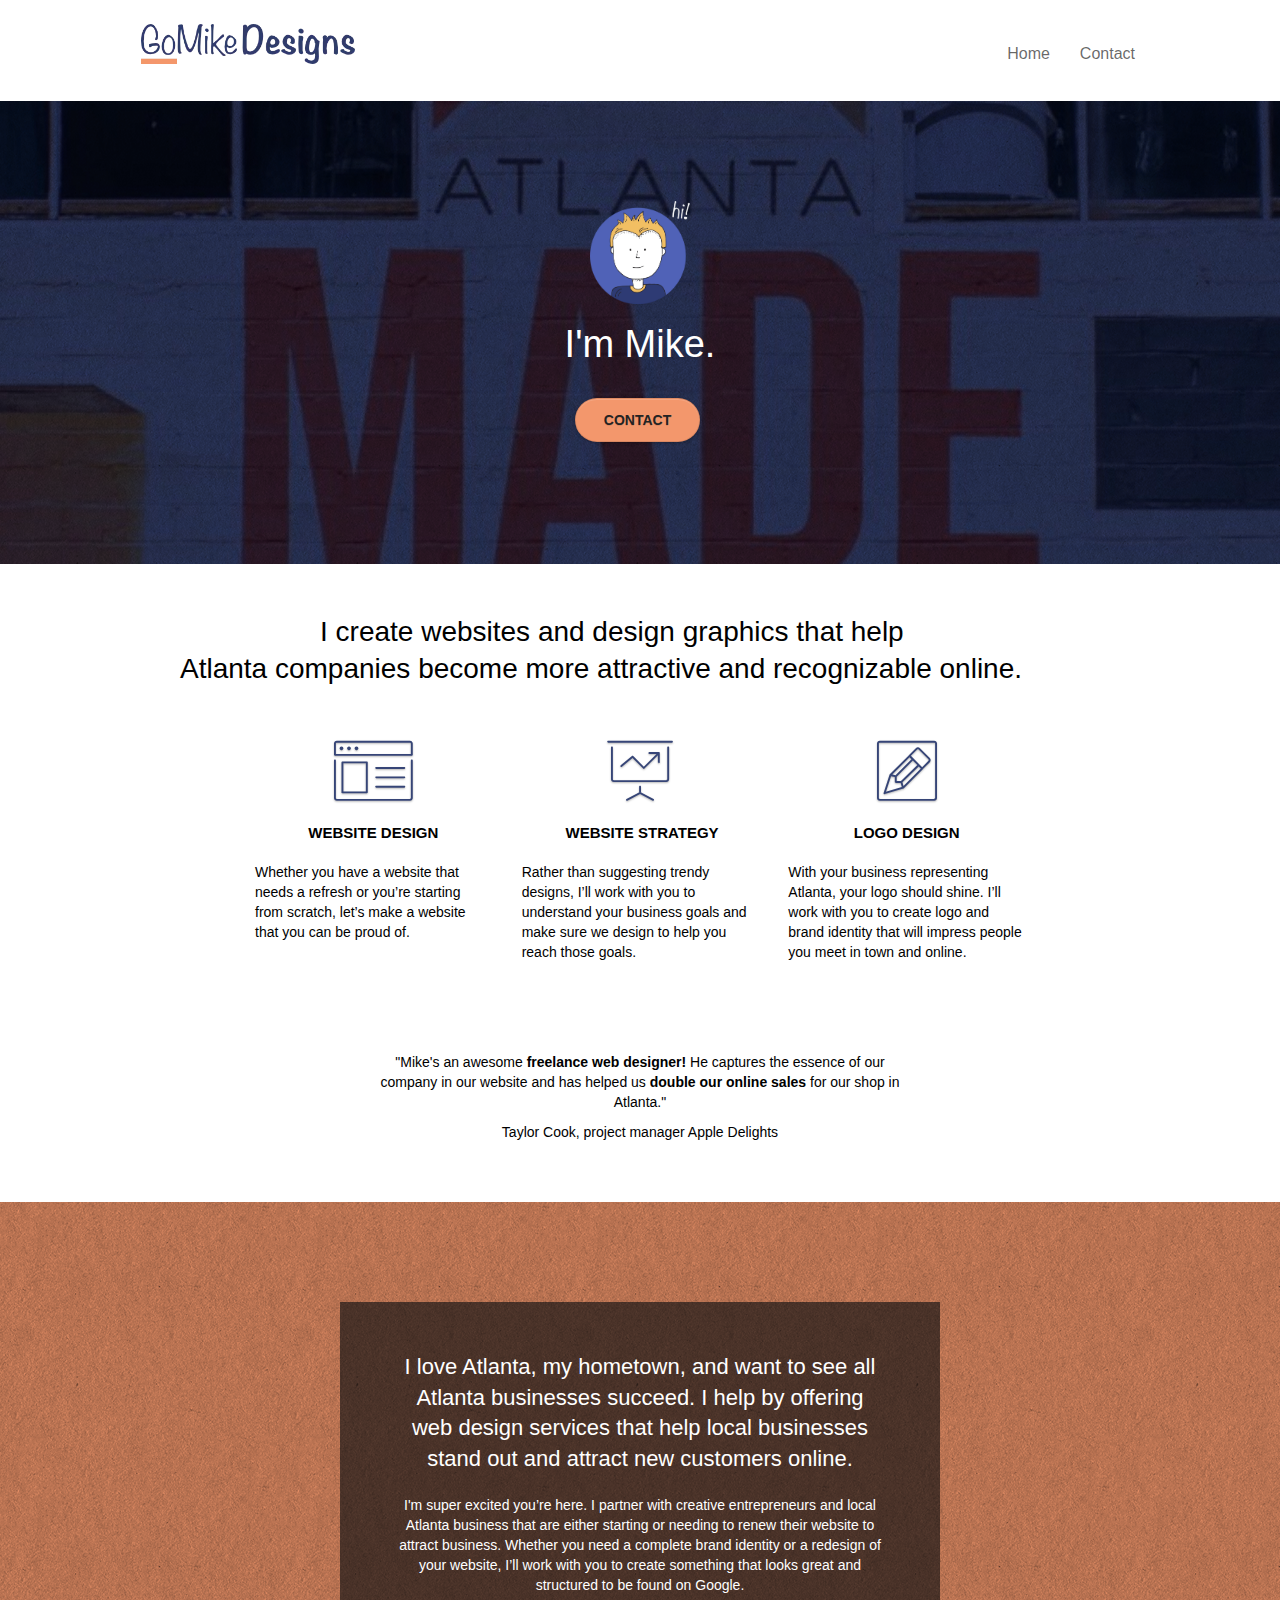
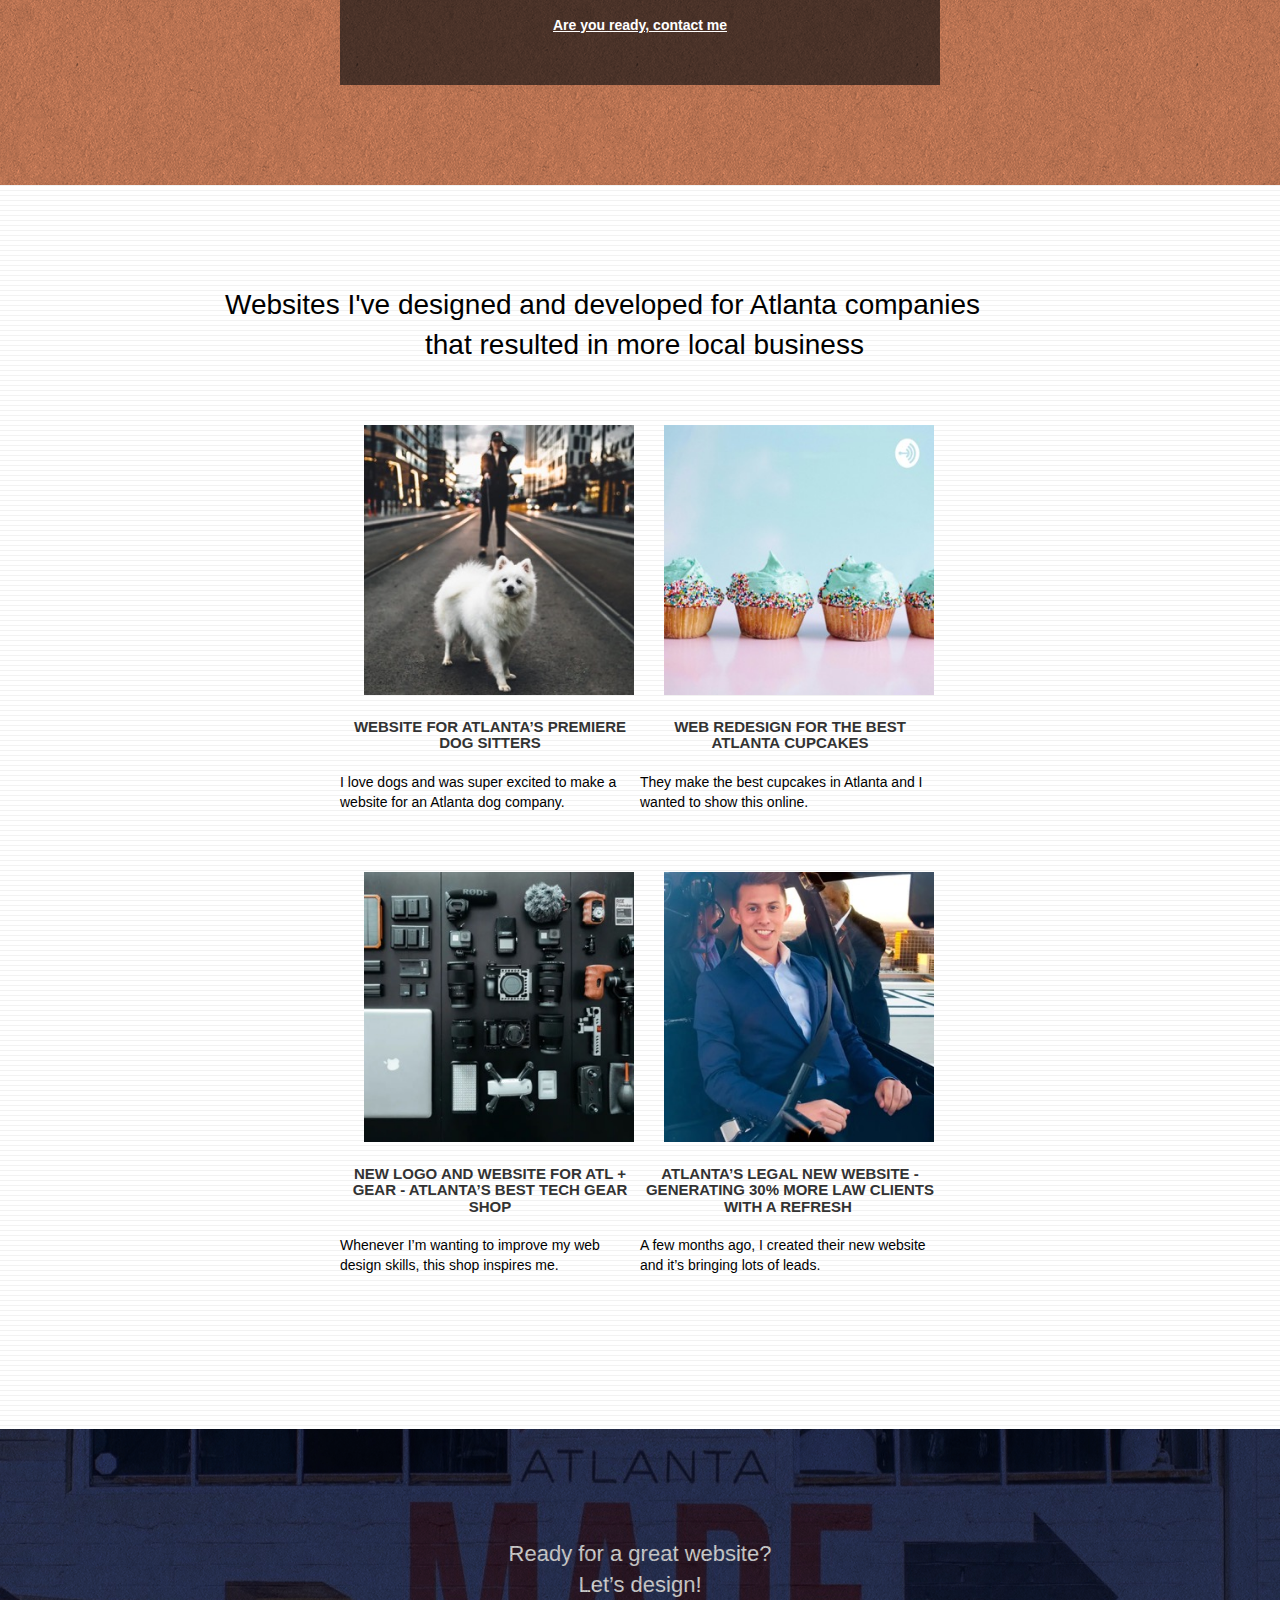
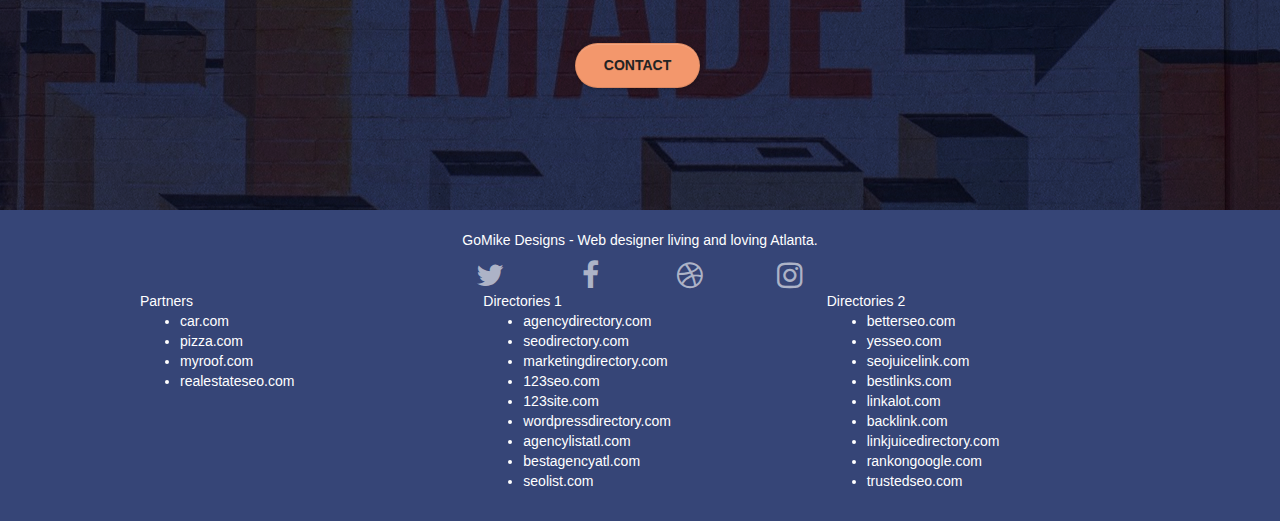
==== commit f1f6523b: "changes html photos with the new ones" ====
--- a/index.html
+++ b/index.html
@@ -42,7 +42,7 @@
             <nav class="navbar row">
               <div class="navbar-header">
                 <a class="navbar-brand" href="index.html">
-                  <img src="img/new20%photos/atlanta20%web20%design20%logo.webp" alt="design_agency" width="214px"
+                  <img src="img/newphotos/atlanta.web.design.logo.webp" alt="design_agency" width="214px"
                     height="40"/>
                 </a>
                 <button id="nav-toggle" type="button" class="ui-navbar-toggle navbar-toggle" data-toggle="collapse"
@@ -73,7 +73,7 @@
           <div class="container bloc-lg">
             <div class="row tight-width-whitespace">
               <div class="col-sm-12">
-                <img src="img/new20%photos/atlanta20%web20%designer20%mike.webp" alt="atlanta_web_designer"
+                <img src="img/newphotos/atlanta.web.designer.mike.webp" alt="atlanta_web_designer"
                   width="100" height="103" class="center-block image-resize-mode" />
                 <h1 class="text-center hero-bloc-text tc-white">I'm Mike.</h1>
                 <div class="text-center">
@@ -200,7 +200,7 @@
               <div class="col-sm-6">
                 <a href="#" data-lightbox="img/11.jpg" data-gallery-id="gallery-1"
                   data-caption="Website for Atlanta's Premiere dog salon" data-frame="snapshot-lb">
-                  <img class="img-responsive portfolio-thumb" src="img/new20%photos/1120%Small.jpeg"
+                  <img class="img-responsive portfolio-thumb" src="img/newphotos/11.Small.jpeg"
                     alt="atlanta_web_designer" width="270px" height="270px" />
                 </a>
                 <h3 class="mg-md text-center">
@@ -214,7 +214,7 @@
               <div class="col-sm-6">
                 <a href="#" data-lightbox="img/2.jpg" data-gallery-id="gallery-1"
                   data-caption="web redesign for the best cupcakes in Atlanta" data-frame="snapshot-lb">
-                  <img class="img-responsive portfolio-thumb" src="img/new20%photos/220%Small.jpeg"
+                  <img class="img-responsive portfolio-thumb" src="img/newphotos/2.Small.jpeg"
                     alt="atlanta_web_designer" width="270px" height="270px" />
                 </a>
                 <h3 class="mg-md text-center">
@@ -230,7 +230,7 @@
               <div class="col-sm-6">
                 <a href="#" data-lightbox="img/3.bmp" data-gallery-id="gallery-1"
                   data-caption="New logo and website for Atlanta's best tech gear shop" data-frame="snapshot-lb">
-                  <img class="img-responsive portfolio-thumb" src="img/new20%photos/320%Small.jpeg" alt="3.jpg"
+                  <img class="img-responsive portfolio-thumb" src="img/newphotos/3.Small.jpeg" alt="3.jpg"
                     width="270px" height="270px" />
                 </a>
                 <h3 class="mg-md text-center">
@@ -245,7 +245,7 @@
               <div class="col-sm-6">
                 <a href="#" data-lightbox="img/4.bmp" data-gallery-id="gallery-1" data-caption="atlanta web designer"
                   data-frame="snapshot-lb">
-                  <img class="img-responsive portfolio-thumb" src="img/new20%photos/420%Small.jpeg"
+                  <img class="img-responsive portfolio-thumb" src="img/newphotos/4.Small.jpeg"
                     alt="atlanta_web_designer" width="270px" height="270px" />
                 </a>
                 <h3 class="mg-md text-center">
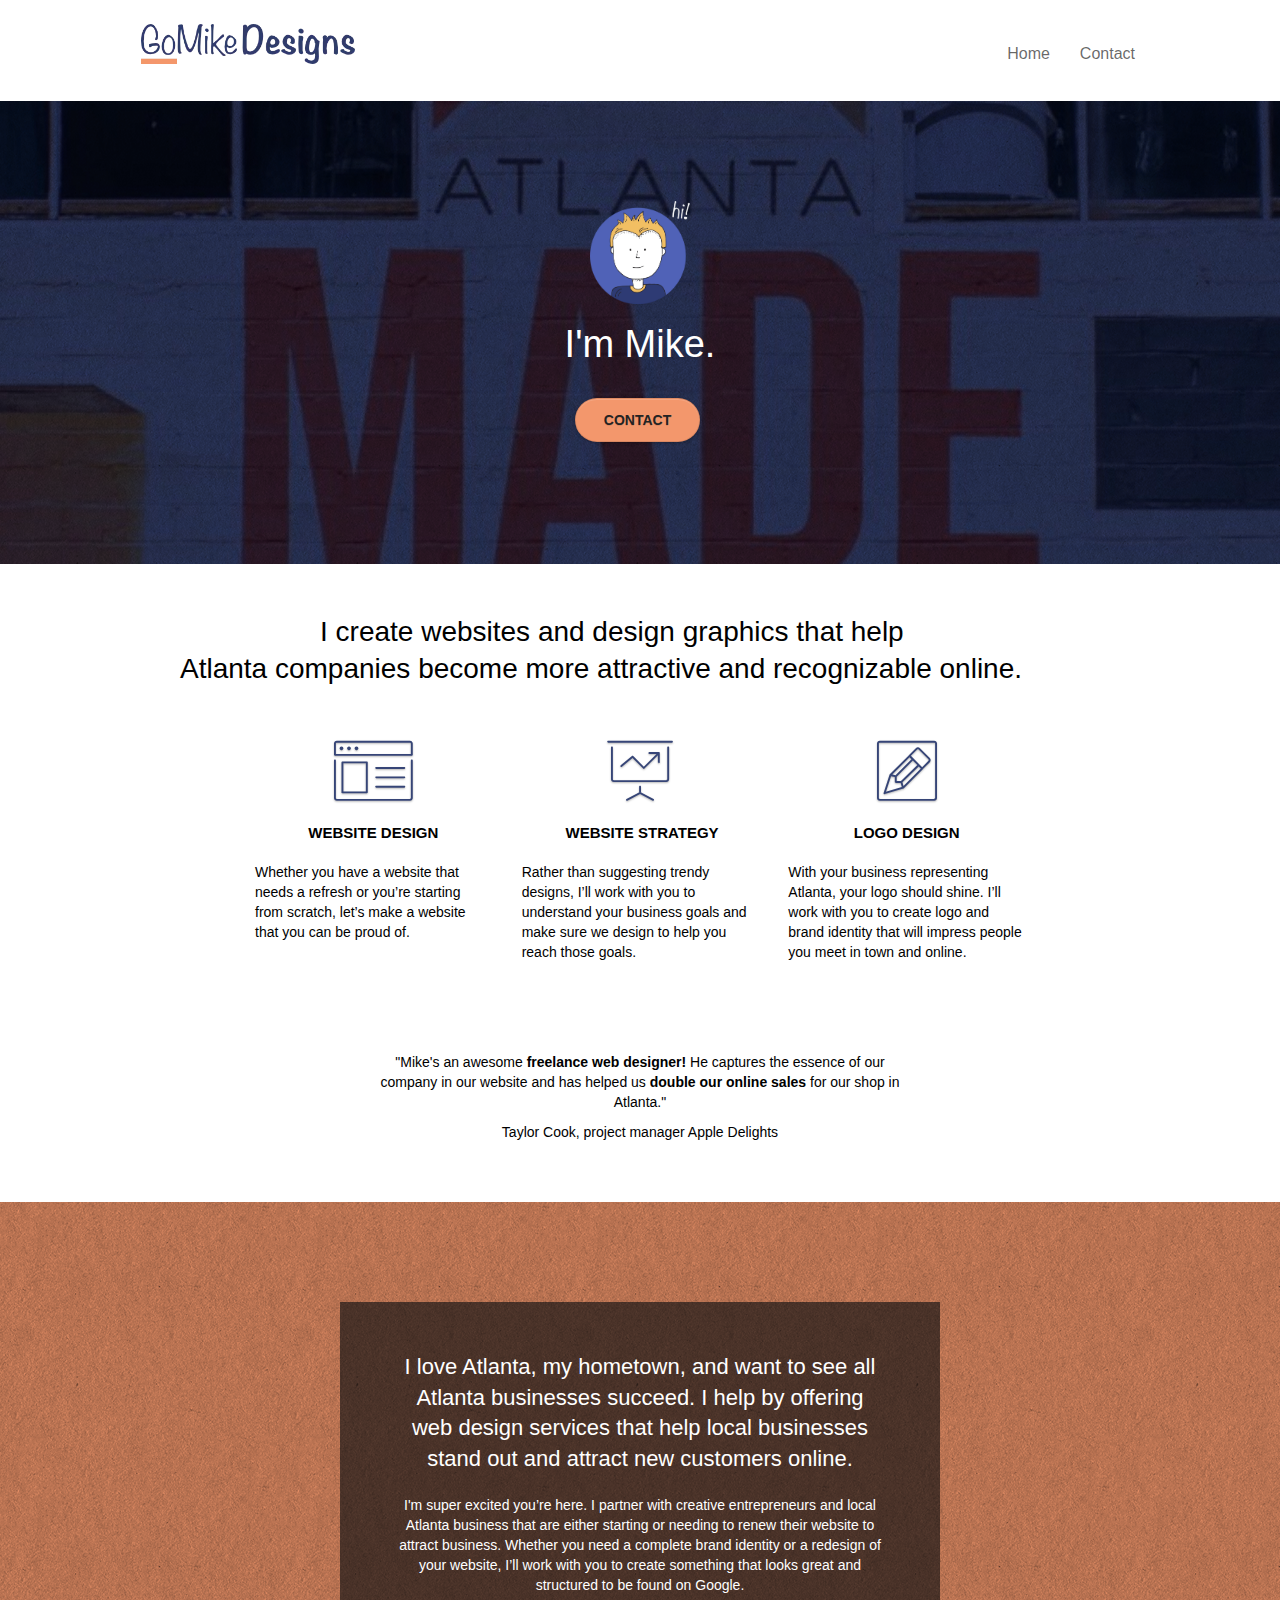
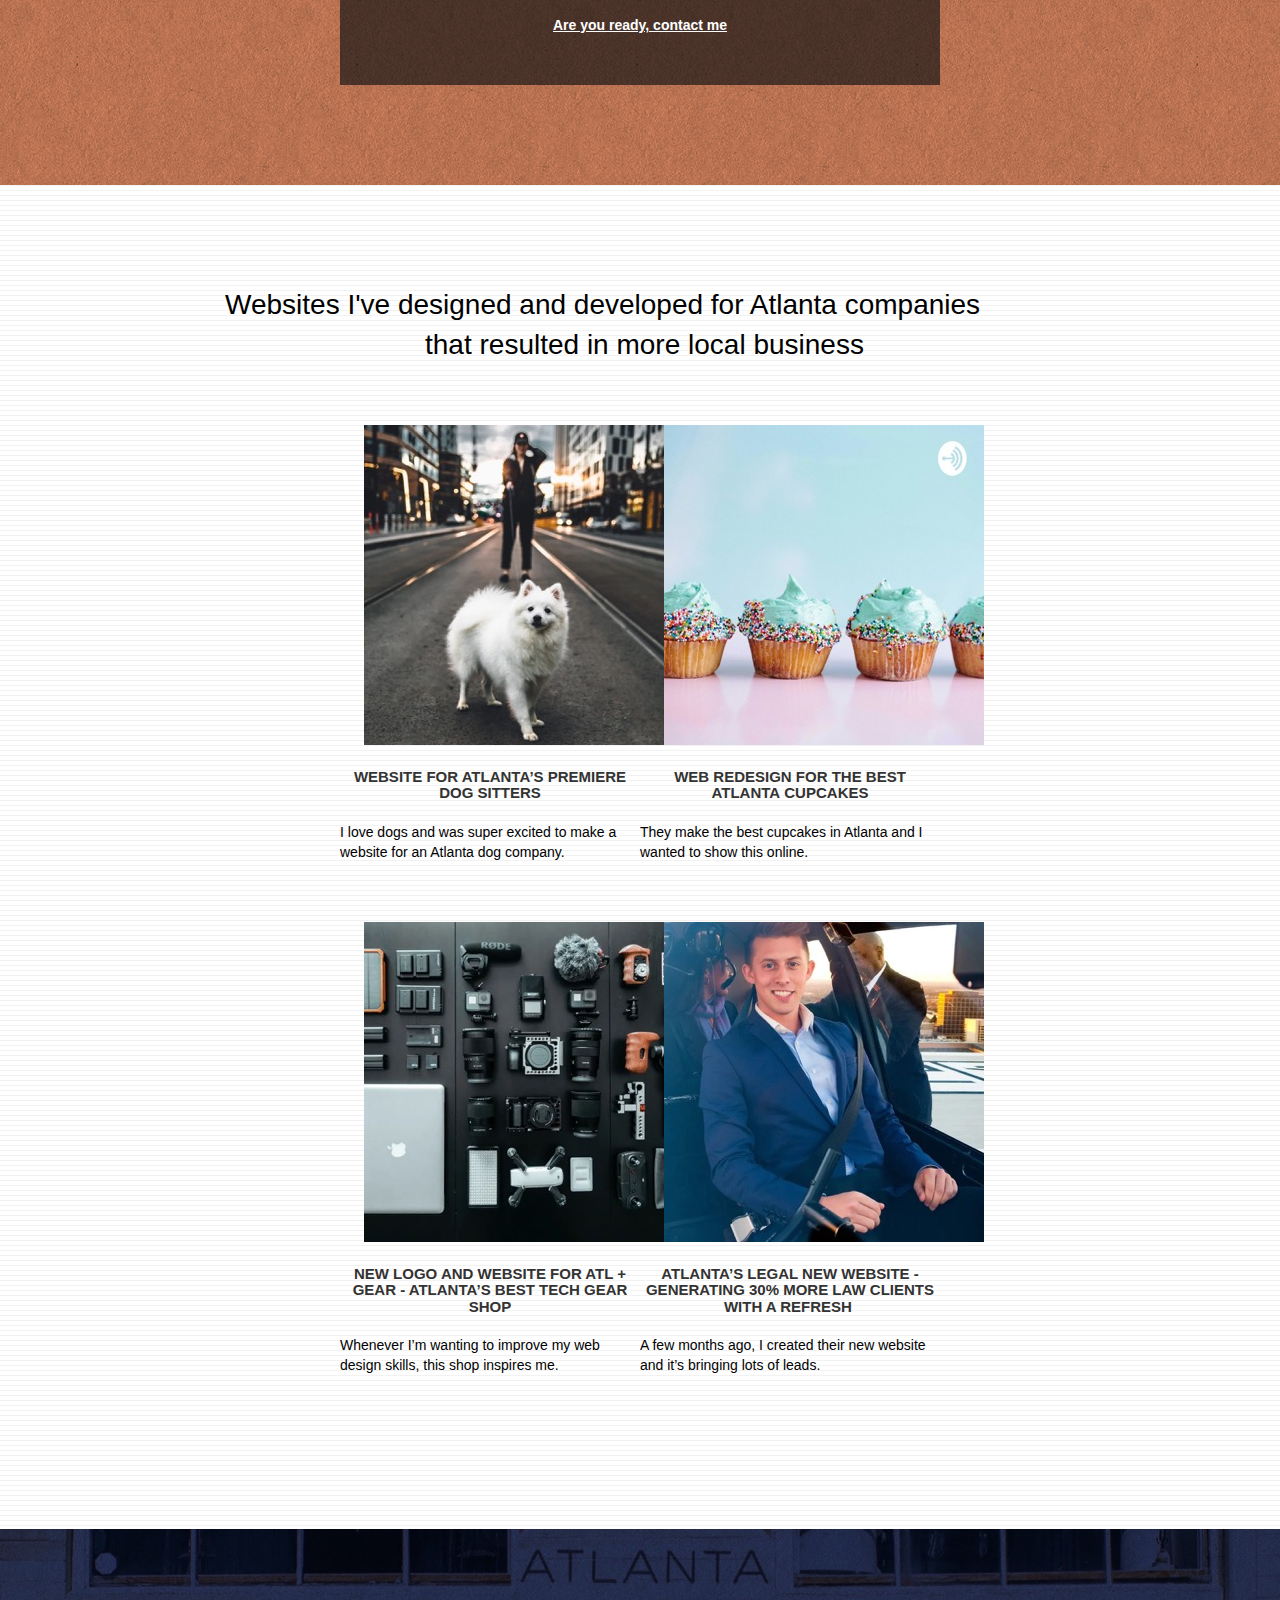
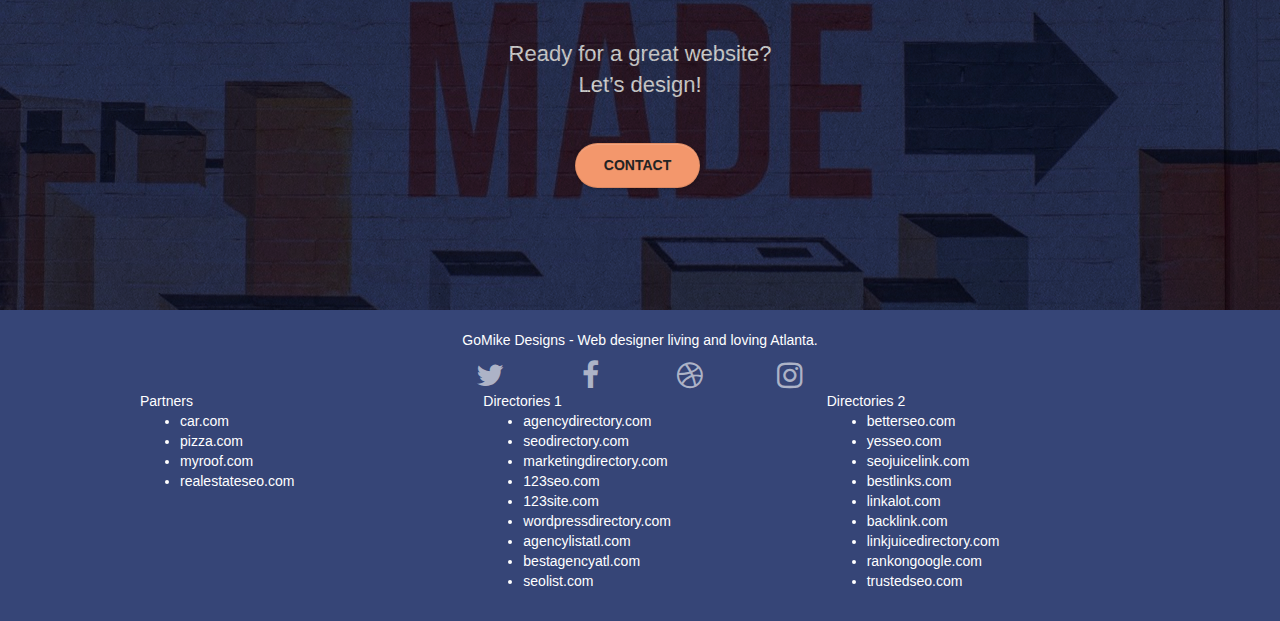
==== commit d52267bf: "made changes of the pixels for the photos by taking out the px" ====
--- a/index.html
+++ b/index.html
@@ -42,7 +42,7 @@
             <nav class="navbar row">
               <div class="navbar-header">
                 <a class="navbar-brand" href="index.html">
-                  <img src="img/newphotos/atlanta.web.design.logo.webp" alt="design_agency" width="214px"
+                  <img src="img/newphotos/atlanta.web.design.logo.webp" alt="design_agency" style="width:214"
                     height="40"/>
                 </a>
                 <button id="nav-toggle" type="button" class="ui-navbar-toggle navbar-toggle" data-toggle="collapse"
@@ -74,7 +74,7 @@
             <div class="row tight-width-whitespace">
               <div class="col-sm-12">
                 <img src="img/newphotos/atlanta.web.designer.mike.webp" alt="atlanta_web_designer"
-                  width="100" height="103" class="center-block image-resize-mode" />
+                 style="width:100" height="103" class="center-block image-resize-mode" />
                 <h1 class="text-center hero-bloc-text tc-white">I'm Mike.</h1>
                 <div class="text-center">
                   <a href="page2.html" class="btn btn-lg btn-clean btn-rd cta-hero btn-atomic-tangerine"
@@ -201,7 +201,7 @@
                 <a href="#" data-lightbox="img/11.jpg" data-gallery-id="gallery-1"
                   data-caption="Website for Atlanta's Premiere dog salon" data-frame="snapshot-lb">
                   <img class="img-responsive portfolio-thumb" src="img/newphotos/11.Small.jpeg"
-                    alt="atlanta_web_designer" width="270px" height="270px" />
+                    alt="atlanta_web_designer" style="width:270" height="270" />
                 </a>
                 <h3 class="mg-md text-center">
                   Website for Atlanta&rsquo;s premiere Dog Sitters
@@ -215,7 +215,7 @@
                 <a href="#" data-lightbox="img/2.jpg" data-gallery-id="gallery-1"
                   data-caption="web redesign for the best cupcakes in Atlanta" data-frame="snapshot-lb">
                   <img class="img-responsive portfolio-thumb" src="img/newphotos/2.Small.jpeg"
-                    alt="atlanta_web_designer" width="270px" height="270px" />
+                    alt="atlanta_web_designer" style="width:270" height="270" />
                 </a>
                 <h3 class="mg-md text-center">
                   Web redesign for the best Atlanta&nbsp;cupcakes
@@ -231,7 +231,7 @@
                 <a href="#" data-lightbox="img/3.bmp" data-gallery-id="gallery-1"
                   data-caption="New logo and website for Atlanta's best tech gear shop" data-frame="snapshot-lb">
                   <img class="img-responsive portfolio-thumb" src="img/newphotos/3.Small.jpeg" alt="3.jpg"
-                    width="270px" height="270px" />
+                    style="width:270" height="270" />
                 </a>
                 <h3 class="mg-md text-center">
                   New logo and website for Atl + Gear - Atlanta&rsquo;s best
@@ -246,7 +246,7 @@
                 <a href="#" data-lightbox="img/4.bmp" data-gallery-id="gallery-1" data-caption="atlanta web designer"
                   data-frame="snapshot-lb">
                   <img class="img-responsive portfolio-thumb" src="img/newphotos/4.Small.jpeg"
-                    alt="atlanta_web_designer" width="270px" height="270px" />
+                    alt="atlanta_web_designer" style="width:270" height="270" />
                 </a>
                 <h3 class="mg-md text-center">
                   Atlanta&rsquo;s legal new website - Generating 30% more law
--- a/style.css
+++ b/style.css
@@ -72,7 +72,7 @@
   right: 0;
 }
 .texture-paper::before {
-  background: url(img/new_compression_photos/texture-paper.webp) 0 0/280px 280px;
+  background: url("img/newphotos/texture-paper.webp") 0 0/280px 280px;
 }
 .nav > li > .dropdown a,
 .navbar-toggle:hover {
@@ -470,13 +470,13 @@
   border-color: #364577 !important;
 }
 .bg-lines-h2-bg {
-  background-image: url("img/new_compression_photos/lines-h2-bg.webp");
+  background-image: url("img/newphotos/lines-h2-bg.webp");
 }
 .bg-atlanta-20made-20sign {
-  background-image: url("img/new_compression_photos/atlanta\ made\ sign\ Large.jpeg");
+  background-image: url("img/newphotos/atlanta\ made\ sign\ Large.jpeg");
 }
 .bg-atlanta-20made-20sign-20orange {
-  background-image: url("img/new_compression_photos/atlanta\ made\ sign\ orange\ Large.jpeg");
+  background-image: url("img/newphotos/atlanta\ made\ sign\ orange\ Large.jpeg");
 }
 @media (max-width: 1024px) {
   .bloc {
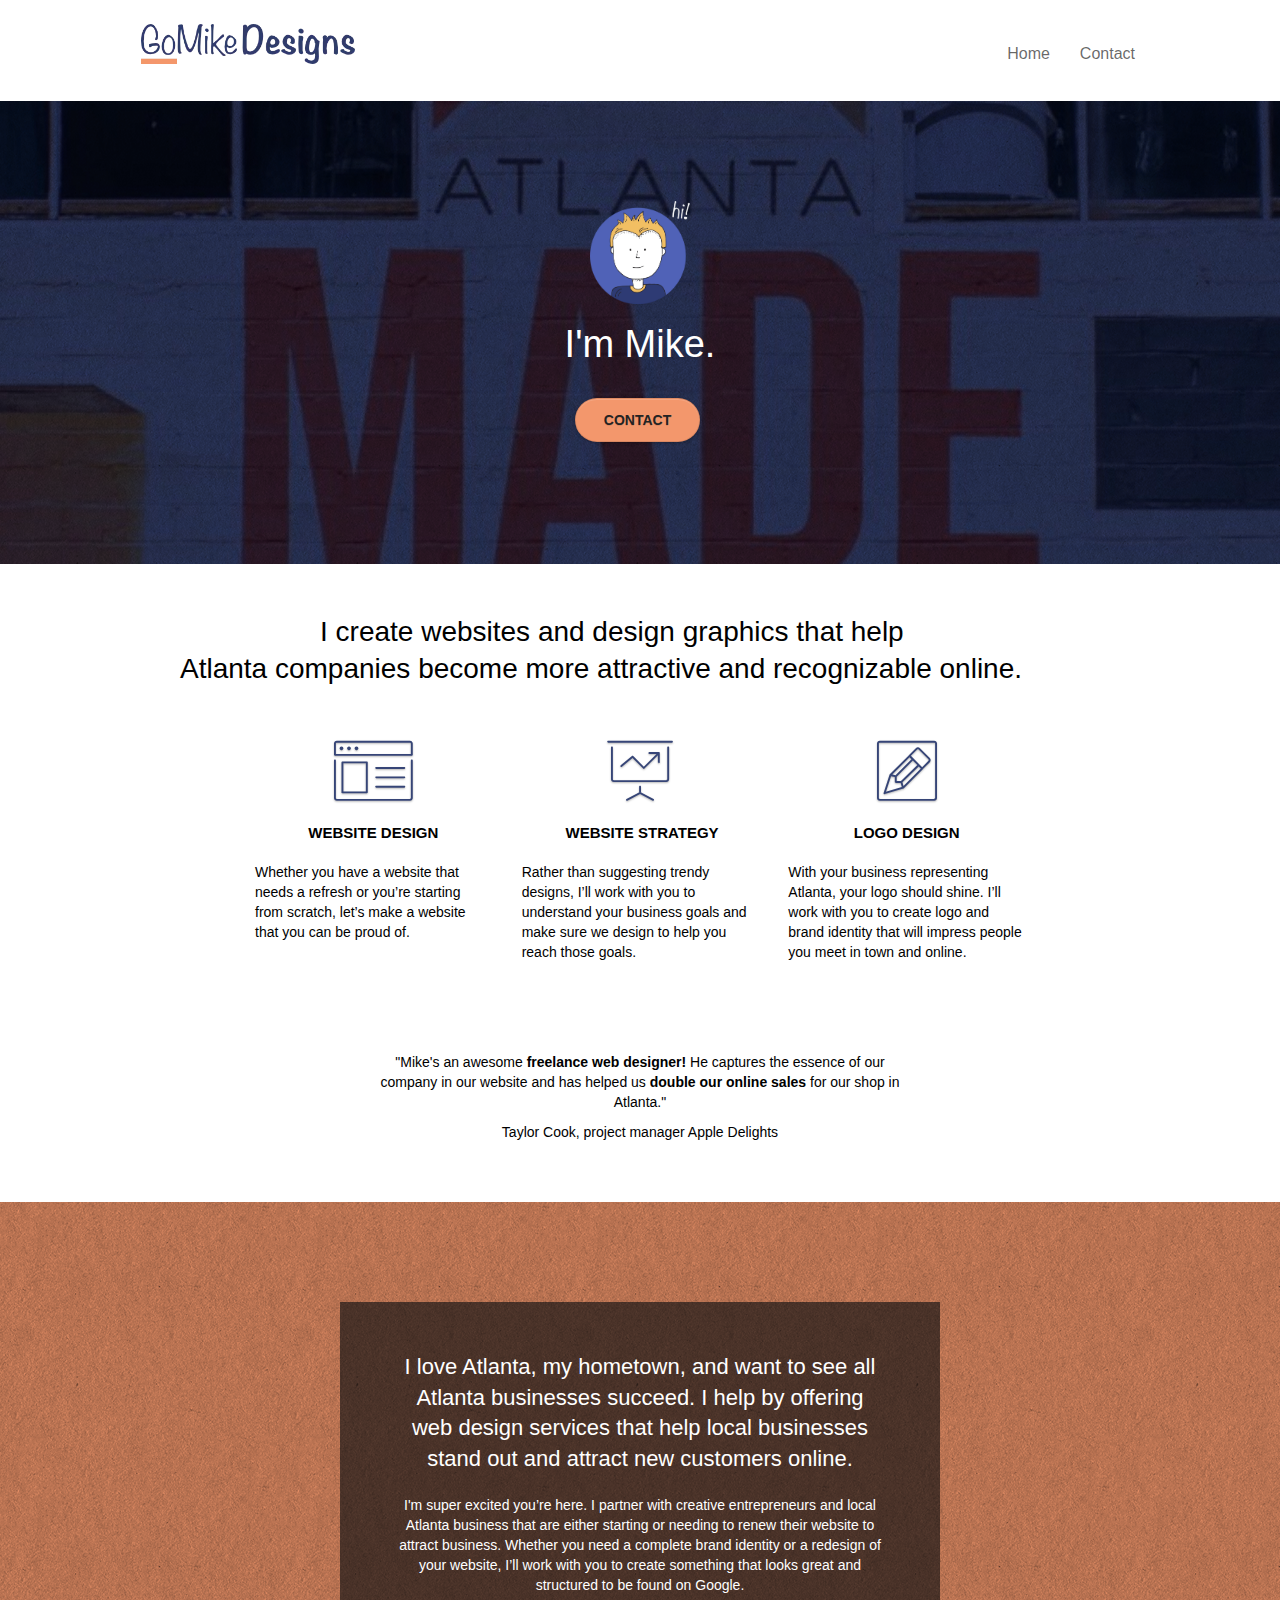
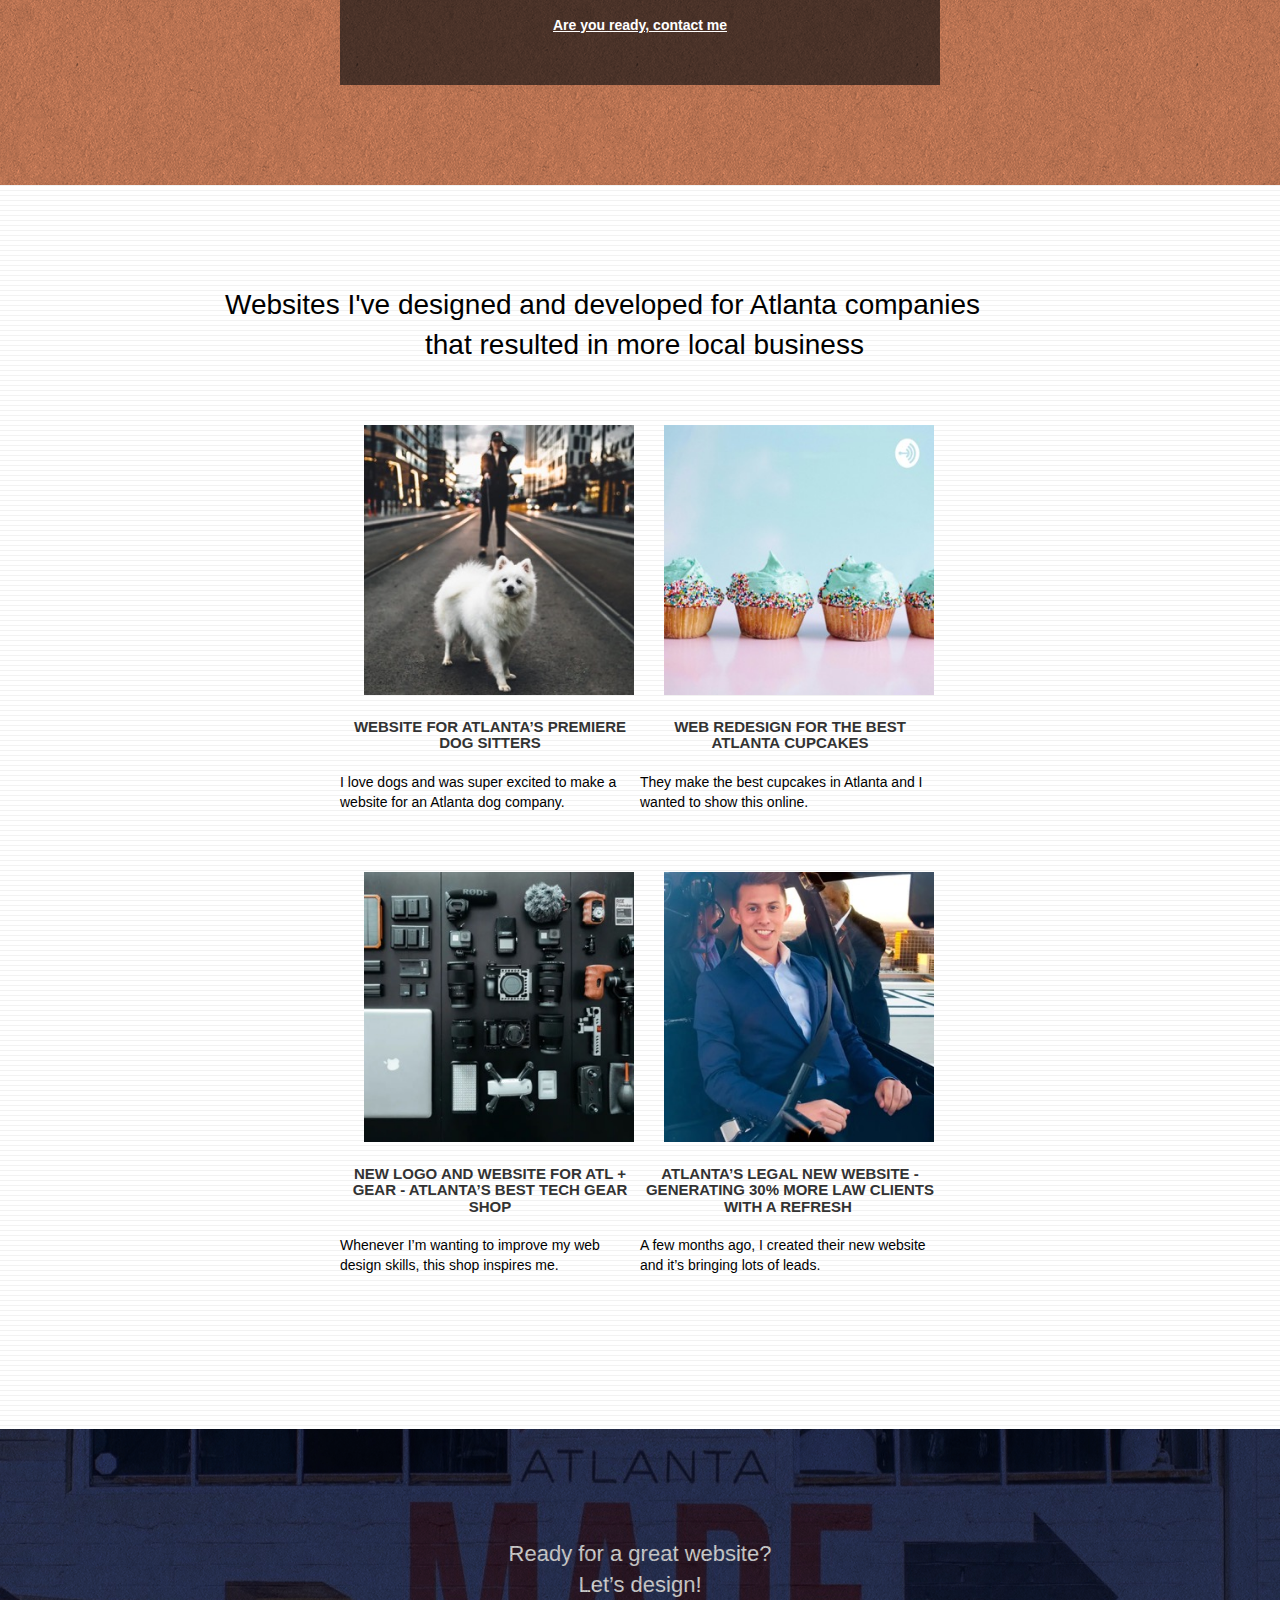
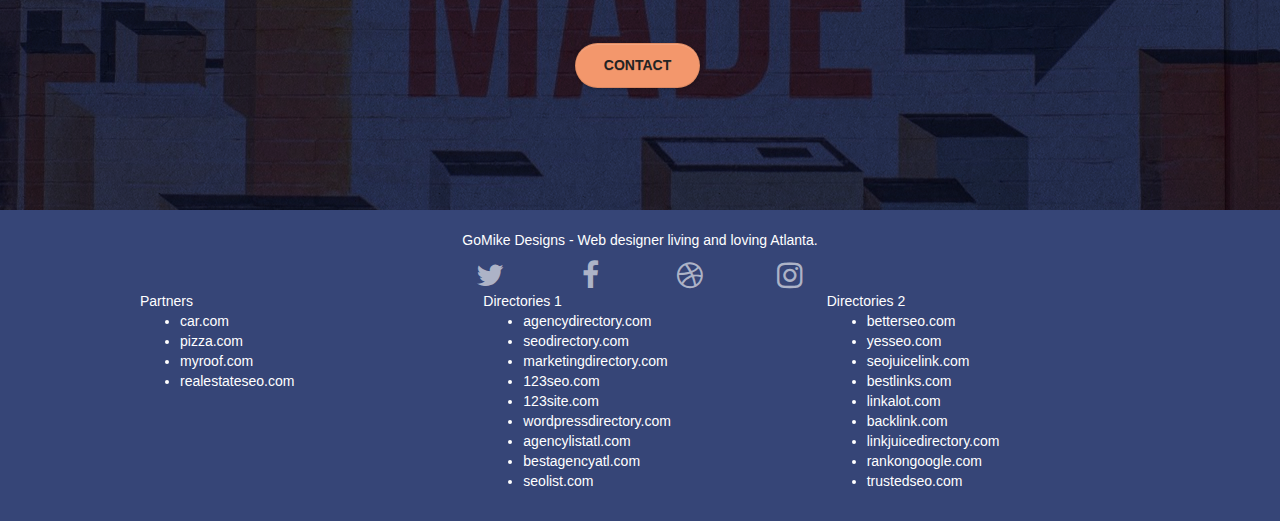
==== commit 9f50a96f: "made changes to css and htmls" ====
--- a/index.html
+++ b/index.html
@@ -42,7 +42,7 @@
             <nav class="navbar row">
               <div class="navbar-header">
                 <a class="navbar-brand" href="index.html">
-                  <img src="img/newphotos/atlanta.web.design.logo.webp" alt="design_agency" style="width:214"
+                  <img src="img/newphotos/atlanta.web.design.logo.webp" alt="design_agency" width="214"
                     height="40"/>
                 </a>
                 <button id="nav-toggle" type="button" class="ui-navbar-toggle navbar-toggle" data-toggle="collapse"
@@ -74,7 +74,7 @@
             <div class="row tight-width-whitespace">
               <div class="col-sm-12">
                 <img src="img/newphotos/atlanta.web.designer.mike.webp" alt="atlanta_web_designer"
-                 style="width:100" height="103" class="center-block image-resize-mode" />
+                 width="100" height="103" class="center-block image-resize-mode" />
                 <h1 class="text-center hero-bloc-text tc-white">I'm Mike.</h1>
                 <div class="text-center">
                   <a href="page2.html" class="btn btn-lg btn-clean btn-rd cta-hero btn-atomic-tangerine"
@@ -201,7 +201,7 @@
                 <a href="#" data-lightbox="img/11.jpg" data-gallery-id="gallery-1"
                   data-caption="Website for Atlanta's Premiere dog salon" data-frame="snapshot-lb">
                   <img class="img-responsive portfolio-thumb" src="img/newphotos/11.Small.jpeg"
-                    alt="atlanta_web_designer" style="width:270" height="270" />
+                    alt="atlanta_web_designer" width="270" height="270" />
                 </a>
                 <h3 class="mg-md text-center">
                   Website for Atlanta&rsquo;s premiere Dog Sitters
@@ -215,7 +215,7 @@
                 <a href="#" data-lightbox="img/2.jpg" data-gallery-id="gallery-1"
                   data-caption="web redesign for the best cupcakes in Atlanta" data-frame="snapshot-lb">
                   <img class="img-responsive portfolio-thumb" src="img/newphotos/2.Small.jpeg"
-                    alt="atlanta_web_designer" style="width:270" height="270" />
+                    alt="atlanta_web_designer" width="270" height="270" />
                 </a>
                 <h3 class="mg-md text-center">
                   Web redesign for the best Atlanta&nbsp;cupcakes
@@ -231,7 +231,7 @@
                 <a href="#" data-lightbox="img/3.bmp" data-gallery-id="gallery-1"
                   data-caption="New logo and website for Atlanta's best tech gear shop" data-frame="snapshot-lb">
                   <img class="img-responsive portfolio-thumb" src="img/newphotos/3.Small.jpeg" alt="3.jpg"
-                    style="width:270" height="270" />
+                  width="270" height="270" />
                 </a>
                 <h3 class="mg-md text-center">
                   New logo and website for Atl + Gear - Atlanta&rsquo;s best
@@ -246,7 +246,7 @@
                 <a href="#" data-lightbox="img/4.bmp" data-gallery-id="gallery-1" data-caption="atlanta web designer"
                   data-frame="snapshot-lb">
                   <img class="img-responsive portfolio-thumb" src="img/newphotos/4.Small.jpeg"
-                    alt="atlanta_web_designer" style="width:270" height="270" />
+                    alt="atlanta_web_designer" width="270" height="270" />
                 </a>
                 <h3 class="mg-md text-center">
                   Atlanta&rsquo;s legal new website - Generating 30% more law
--- a/style.css
+++ b/style.css
@@ -545,6 +545,11 @@
   .text-to-edit {
     font-size: 24px;
   }
+
+  img {
+    border: 0;
+    margin-left: 0px;
+}
   .page-container {
     overflow-x: hidden;
     position: relative;
